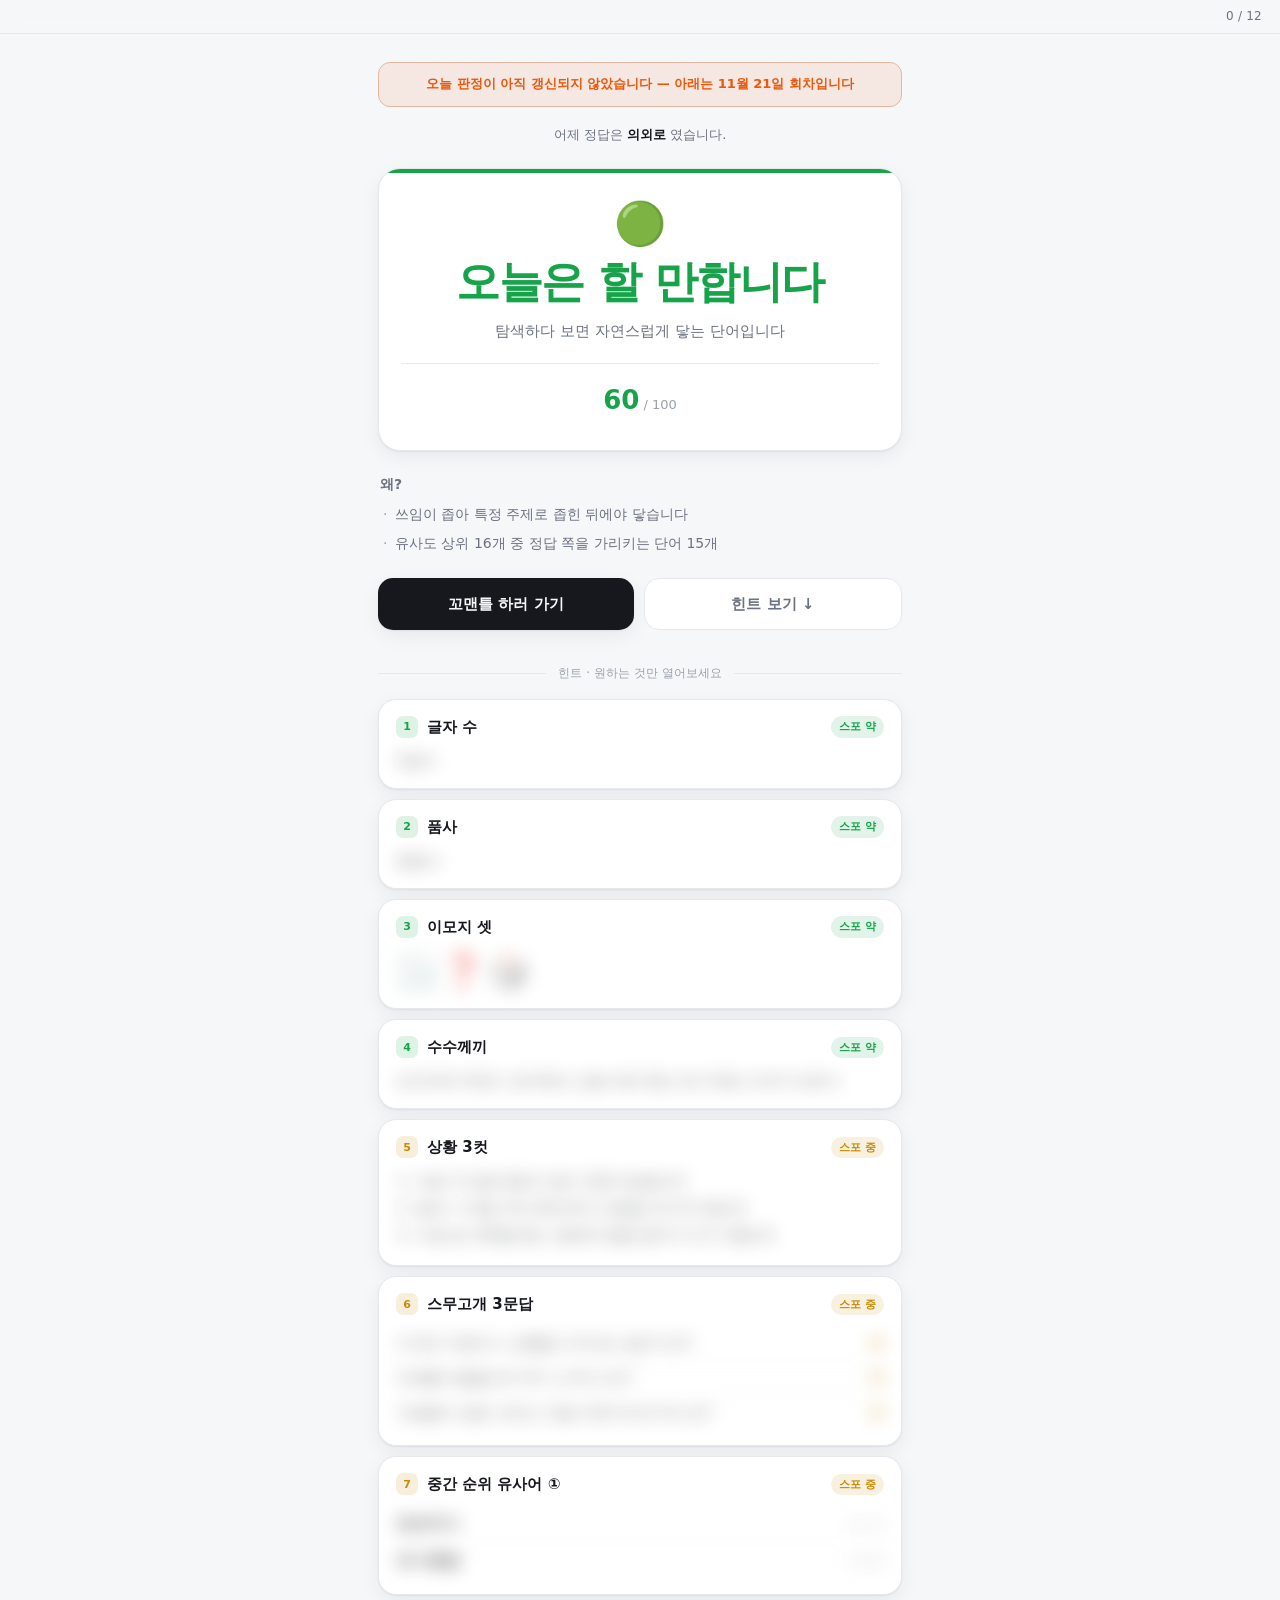
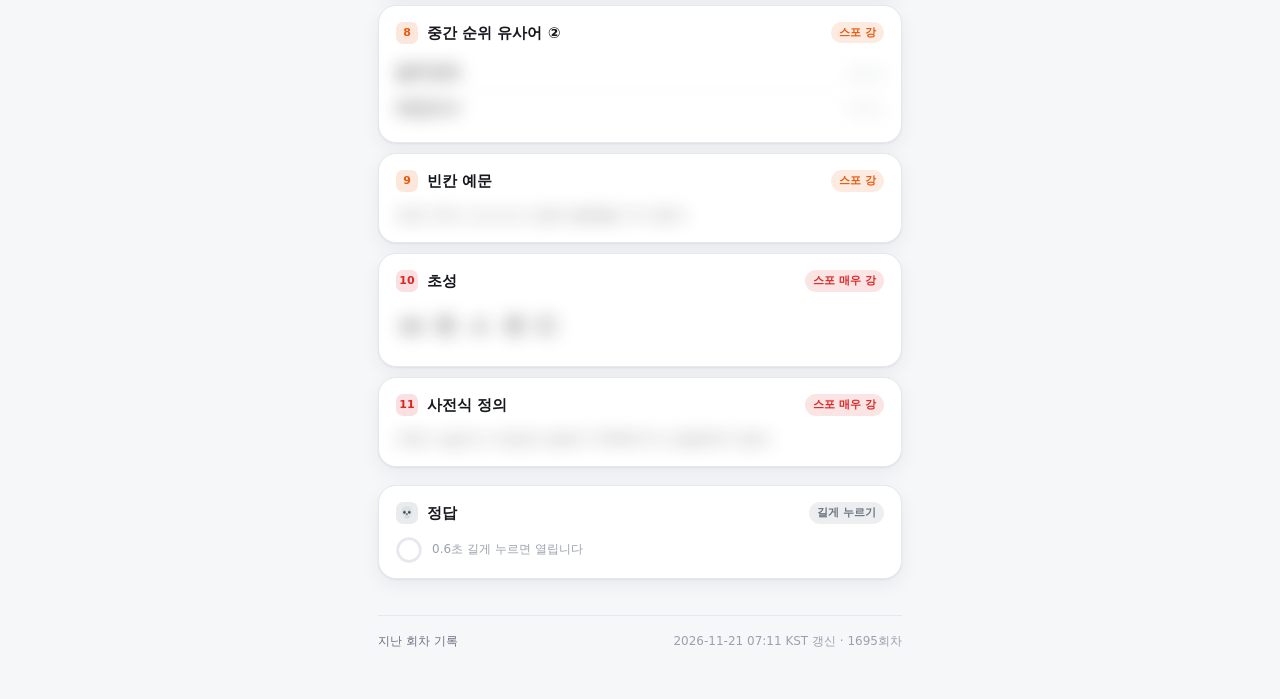
==== docs/index.html @ d904985d "build: 2026-11-21 [skip ci]" ====
<!doctype html>
<html lang="ko">
<head>
<meta charset="utf-8">
<meta name="viewport" content="width=device-width, initial-scale=1, viewport-fit=cover">
<title>꼬맨틀 1695 · 오늘은 할 만합니다</title>
<meta name="description" content="오늘 꼬맨틀이 풀 만한 문제인지 판정하고, 원하는 만큼만 열어보는 힌트를 준다.">
<meta property="og:type" content="website">
<meta property="og:title" content="꼬맨틀 1695 · 오늘은 할 만합니다">
<meta property="og:description" content="난이도 판정과 힌트 12장">
<meta property="og:url" content="https://skycastle0616.github.io/KkoMenTle/">
<meta name="theme-color" content="#11131a">
<link rel="stylesheet" href="style.css?d=1695">
<script>document.documentElement.className += " js";</script>
</head>
<body data-puzzle="1695" data-total="12" data-grade="green"
      data-date="2026-11-21">

<div class="progress" id="progress">
  <div class="progress-fill" id="progress-fill"></div>
  <div class="progress-text"><span id="progress-count">0</span> / 12</div>
</div>

<main>

  <p class="stale" id="stale" hidden>
    오늘 판정이 아직 갱신되지 않았습니다 — 아래는 11월 21일 회차입니다
  </p>

  <p class="yesterday">
    어제 정답은 <b>의외로</b> 였습니다.
  </p>

  <section class="hero hero-green">
    <div class="hero-badge">🟢</div>
    <h1 class="hero-headline">오늘은 할 만합니다</h1>
    <p class="hero-sub">탐색하다 보면 자연스럽게 닿는 단어입니다</p>
    <div class="hero-score"><b>60</b><span>/ 100</span></div>
  </section>

  <section class="why reveal">
    <h2>왜?</h2>
    <ul>
      <li>쓰임이 좁아 특정 주제로 좁힌 뒤에야 닿습니다</li><li>유사도 상위 16개 중 정답 쪽을 가리키는 단어 15개</li>
    </ul>
  </section>

  <div class="actions reveal">
    <a class="btn btn-primary" href="https://semantle-ko.newsjel.ly/" target="_blank" rel="noopener">꼬맨틀 하러 가기</a>
    <a class="btn btn-ghost" href="#hints">힌트 보기 ↓</a>
  </div>

  <div class="rule" id="hints"><span>힌트 · 원하는 것만 열어보세요</span></div>

  
  <article class="card sp-green reveal"
           id="card-length" data-card="length" tabindex="0" role="button"
           aria-expanded="false" aria-label="글자 수 힌트 열기">
    <header class="card-head">
      <span class="card-n">1</span>
      <span class="card-title">글자 수</span>
      <span class="card-spoiler">스포 약</span>
    </header>

    
    <div class="card-body">
      
        <p class="c-text">5글자</p>
      
    </div>
    
  </article>
  
  <article class="card sp-green reveal"
           id="card-pos" data-card="pos" tabindex="0" role="button"
           aria-expanded="false" aria-label="품사 힌트 열기">
    <header class="card-head">
      <span class="card-n">2</span>
      <span class="card-title">품사</span>
      <span class="card-spoiler">스포 약</span>
    </header>

    
    <div class="card-body">
      
        <p class="c-text">형용사</p>
      
    </div>
    
  </article>
  
  <article class="card sp-green reveal"
           id="card-emoji" data-card="emoji" tabindex="0" role="button"
           aria-expanded="false" aria-label="이모지 셋 힌트 열기">
    <header class="card-head">
      <span class="card-n">3</span>
      <span class="card-title">이모지 셋</span>
      <span class="card-spoiler">스포 약</span>
    </header>

    
    <div class="card-body">
      
        <p class="c-emoji">🌫️❓🎲</p>
      
    </div>
    
  </article>
  
  <article class="card sp-green reveal"
           id="card-riddle" data-card="riddle" tabindex="0" role="button"
           aria-expanded="false" aria-label="수수께끼 힌트 열기">
    <header class="card-head">
      <span class="card-n">4</span>
      <span class="card-title">수수께끼</span>
      <span class="card-spoiler">스포 약</span>
    </header>

    
    <div class="card-body">
      
        <p class="c-text">손바닥에 쥐었다 생각해도 손을 펴면 항상 공기처럼 사라져 버린다.</p>
      
    </div>
    
  </article>
  
  <article class="card sp-yellow reveal"
           id="card-scenes" data-card="scenes" tabindex="0" role="button"
           aria-expanded="false" aria-label="상황 3컷 힌트 열기">
    <header class="card-head">
      <span class="card-n">5</span>
      <span class="card-title">상황 3컷</span>
      <span class="card-spoiler">스포 중</span>
    </header>

    
    <div class="card-body">
      
        <ol class="c-list"><li>내일 우산을 챙길지 말지 한참 망설일 때</li><li>발표 시각을 계속 확인하며 손끝을 만지작거릴 때</li><li>다음 달 계획을 묻는 질문에 말을 끝까지 잇지 못할 때</li></ol>
      
    </div>
    
  </article>
  
  <article class="card sp-yellow reveal"
           id="card-akinator" data-card="akinator" tabindex="0" role="button"
           aria-expanded="false" aria-label="스무고개 3문답 힌트 열기">
    <header class="card-head">
      <span class="card-n">6</span>
      <span class="card-title">스무고개 3문답</span>
      <span class="card-spoiler">스포 중</span>
    </header>

    
    <div class="card-body">
      
        <ul class="c-qa"><li><span class="q">이것은 마음이나 상황을 나타내는 말인가요?</span><span class="a">예</span></li><li><span class="q">미래를 떠올릴 때 자주 느껴지나요?</span><span class="a">예</span></li><li><span class="q">사람들이 결정 내리는 것을 머뭇거리게 하나요?</span><span class="a">예</span></li></ul>
      
    </div>
    
  </article>
  
  <article class="card sp-yellow reveal"
           id="card-soft" data-card="soft" tabindex="0" role="button"
           aria-expanded="false" aria-label="중간 순위 유사어 ① 힌트 열기">
    <header class="card-head">
      <span class="card-n">7</span>
      <span class="card-title">중간 순위 유사어 ①</span>
      <span class="card-spoiler">스포 중</span>
    </header>

    
    <div class="card-body">
      
        <ul class="c-words"><li><b>명료하다</b><span>32.76</span></li><li><b>판가름할</b><span>31.88</span></li></ul>
      
    </div>
    
  </article>
  
  <article class="card sp-orange reveal"
           id="card-hard" data-card="hard" tabindex="0" role="button"
           aria-expanded="false" aria-label="중간 순위 유사어 ② 힌트 열기">
    <header class="card-head">
      <span class="card-n">8</span>
      <span class="card-title">중간 순위 유사어 ②</span>
      <span class="card-spoiler">스포 강</span>
    </header>

    
    <div class="card-body">
      
        <ul class="c-words"><li><b>불투명해</b><span>39.95</span></li><li><b>해명되어</b><span>36.91</span></li></ul>
      
    </div>
    
  </article>
  
  <article class="card sp-orange reveal"
           id="card-cloze" data-card="cloze" tabindex="0" role="button"
           aria-expanded="false" aria-label="빈칸 예문 힌트 열기">
    <header class="card-head">
      <span class="card-n">9</span>
      <span class="card-title">빈칸 예문</span>
      <span class="card-spoiler">스포 강</span>
    </header>

    
    <div class="card-body">
      
        <p class="c-text">모든 것이 ○○○○○ 쉽게 결정할 수가 없다.</p>
      
    </div>
    
  </article>
  
  <article class="card sp-red reveal"
           id="card-chosung" data-card="chosung" tabindex="0" role="button"
           aria-expanded="false" aria-label="초성 힌트 열기">
    <header class="card-head">
      <span class="card-n">10</span>
      <span class="card-title">초성</span>
      <span class="card-spoiler">스포 매우 강</span>
    </header>

    
    <div class="card-body">
      
        <p class="c-big">ㅂㅎㅅㅎㄷ</p>
      
    </div>
    
  </article>
  
  <article class="card sp-red reveal"
           id="card-definition" data-card="definition" tabindex="0" role="button"
           aria-expanded="false" aria-label="사전식 정의 힌트 열기">
    <header class="card-head">
      <span class="card-n">11</span>
      <span class="card-title">사전식 정의</span>
      <span class="card-spoiler">스포 매우 강</span>
    </header>

    
    <div class="card-body">
      
        <p class="c-text">어떤 사실이나 대상의 상태가 뚜렷하거나 일정하지 않다.</p>
      
    </div>
    
  </article>
  

  <article class="card card-answer sp-skull reveal" id="card-answer"
           data-answer="67aI7ZmV7Iuk7ZWY64uk" data-len="5"
           tabindex="0" role="button" aria-expanded="false" aria-label="정답 열기">
    <header class="card-head">
      <span class="card-n">💀</span>
      <span class="card-title">정답</span>
      <span class="card-spoiler">길게 누르기</span>
    </header>
    <div class="answer-press">
      <svg class="ring" viewBox="0 0 48 48" aria-hidden="true">
        <circle class="ring-bg" cx="24" cy="24" r="21"></circle>
        <circle class="ring-fill" cx="24" cy="24" r="21"></circle>
      </svg>
      <span class="answer-hint">0.6초 길게 누르면 열립니다</span>
    </div>
    <div class="answer-shell"><div class="answer-inner"><p class="c-big" id="answer-text"></p></div></div>
  </article>

  <footer>
    <a href="archive.html?d=1695">지난 회차 기록</a>
    <span>2026-11-21 07:11 KST 갱신 · 1695회차</span>
  </footer>

</main>

<script src="app.js?d=1695"></script>
</body>
</html>
---- docs/style.css ----
/* 꼬맨틀 알리미 — 모바일(카톡 인앱 브라우저) 우선 */

:root {
  --bg: #f6f7f9;
  --surface: #ffffff;
  --line: #e6e8ed;
  --ink: #16181d;
  --ink-dim: #6b7280;
  --ink-faint: #9aa1ac;
  --shadow: 0 1px 2px rgba(16, 20, 30, .06), 0 6px 20px rgba(16, 20, 30, .06);
  --shadow-press: 0 1px 2px rgba(16, 20, 30, .08);

  --green: #16a34a;
  --yellow: #ca8a04;
  --orange: #ea580c;
  --red: #dc2626;
  --skull: #6b7280;

  --ease: cubic-bezier(.2, .9, .3, 1);
}

@media (prefers-color-scheme: dark) {
  :root {
    --bg: #0d0f14;
    --surface: #171a21;
    --line: #262b35;
    --ink: #eef0f4;
    --ink-dim: #99a1ae;
    --ink-faint: #6b7280;
    --shadow: 0 1px 2px rgba(0, 0, 0, .4), 0 6px 20px rgba(0, 0, 0, .35);
    --shadow-press: 0 1px 2px rgba(0, 0, 0, .5);

    --green: #4ade80;
    --yellow: #facc15;
    --orange: #fb923c;
    --red: #f87171;
    --skull: #9aa1ac;
  }
}

* { box-sizing: border-box; }

html { -webkit-text-size-adjust: 100%; }

body {
  margin: 0;
  min-height: 100dvh;
  background: var(--bg);
  color: var(--ink);
  font-family: -apple-system, BlinkMacSystemFont, "Apple SD Gothic Neo", "Pretendard",
               "Noto Sans KR", "Malgun Gothic", system-ui, sans-serif;
  line-height: 1.6;
  -webkit-tap-highlight-color: transparent;
}

main {
  max-width: 560px;
  margin: 0 auto;
  padding: 14px 18px calc(48px + env(safe-area-inset-bottom));
}

/* ---------------------------------------------------------------- 진행 바 */

.progress {
  position: sticky;
  top: 0;
  z-index: 20;
  height: 34px;
  display: flex;
  align-items: center;
  justify-content: flex-end;
  padding: 0 18px;
  background: color-mix(in srgb, var(--bg) 88%, transparent);
  backdrop-filter: saturate(1.4) blur(8px);
  border-bottom: 1px solid var(--line);
}

.progress-fill {
  position: absolute;
  inset: 0 auto 0 0;
  width: var(--p, 0%);
  background: var(--pcolor, var(--green));
  opacity: .16;
  transition: width .35s var(--ease), background .35s linear;
}

.progress-text {
  position: relative;
  font-size: 12px;
  font-variant-numeric: tabular-nums;
  color: var(--ink-dim);
  letter-spacing: .02em;
}

/* ---------------------------------------------------------------- 갱신 실패 */

.stale {
  margin: 14px 0 0;
  padding: 11px 14px;
  border-radius: 12px;
  border: 1px solid color-mix(in srgb, var(--orange) 35%, var(--line));
  background: color-mix(in srgb, var(--orange) 10%, transparent);
  color: var(--orange);
  font-size: 13px;
  font-weight: 600;
  text-align: center;
  word-break: keep-all;
}

.stale[hidden] { display: none; }

/* ---------------------------------------------------------------- 헤더 */

.yesterday {
  margin: 18px 0 22px;
  text-align: center;
  font-size: 13px;
  color: var(--ink-dim);
}

.yesterday b { color: var(--ink); font-weight: 600; }

/* ---------------------------------------------------------------- 판정 */

.hero {
  position: relative;
  border-radius: 22px;
  padding: 34px 22px 28px;
  background: var(--surface);
  border: 1px solid var(--line);
  box-shadow: var(--shadow);
  text-align: center;
  overflow: hidden;
}

.hero::before {
  content: "";
  position: absolute;
  inset: 0 0 auto 0;
  height: 4px;
  background: var(--accent);
}

.hero-green  { --accent: var(--green); }
.hero-yellow { --accent: var(--yellow); }
.hero-orange { --accent: var(--orange); }
.hero-red    { --accent: var(--red); }

.hero-badge { font-size: 42px; line-height: 1; margin-bottom: 12px; }

.hero-headline {
  margin: 0;
  font-size: clamp(30px, 9.5vw, 44px);
  font-weight: 800;
  letter-spacing: -.035em;
  line-height: 1.15;
  color: var(--accent);
  word-break: keep-all;
}

.hero-sub {
  margin: 12px 0 0;
  font-size: 15px;
  color: var(--ink-dim);
  word-break: keep-all;
}

.hero-score {
  margin-top: 20px;
  padding-top: 16px;
  border-top: 1px solid var(--line);
  font-variant-numeric: tabular-nums;
}

.hero-score b { font-size: 26px; font-weight: 800; color: var(--accent); }
.hero-score span { font-size: 13px; color: var(--ink-faint); margin-left: 4px; }

/* ---------------------------------------------------------------- 근거 */

.why { margin: 22px 2px 0; }

.why h2 {
  margin: 0 0 8px;
  font-size: 14px;
  font-weight: 700;
  color: var(--ink-dim);
}

.why ul { margin: 0; padding: 0; list-style: none; }

.why li {
  position: relative;
  padding-left: 15px;
  font-size: 14px;
  color: var(--ink-dim);
  margin-bottom: 6px;
  word-break: keep-all;
}

.why li::before {
  content: "·";
  position: absolute;
  left: 3px;
  color: var(--ink-faint);
}

/* ---------------------------------------------------------------- 버튼 */

.actions { display: flex; gap: 10px; margin: 24px 0 34px; }

.btn {
  flex: 1;
  display: flex;
  align-items: center;
  justify-content: center;
  min-height: 52px;
  border-radius: 15px;
  font-size: 15px;
  font-weight: 700;
  text-decoration: none;
  transition: transform .14s var(--ease), box-shadow .14s var(--ease);
}

.btn:active { transform: scale(.965); box-shadow: var(--shadow-press); }

.btn-primary { background: var(--ink); color: var(--bg); box-shadow: var(--shadow); }

.btn-ghost {
  background: var(--surface);
  color: var(--ink-dim);
  border: 1px solid var(--line);
}

/* ---------------------------------------------------------------- 구분선 */

.rule {
  display: flex;
  align-items: center;
  gap: 12px;
  margin: 0 0 16px;
  color: var(--ink-faint);
  font-size: 12px;
  scroll-margin-top: 44px;
}

.rule::before, .rule::after {
  content: "";
  flex: 1;
  height: 1px;
  background: var(--line);
}

/* ---------------------------------------------------------------- 카드 */

.card {
  margin-bottom: 10px;
  border-radius: 18px;
  background: var(--surface);
  border: 1px solid var(--line);
  box-shadow: var(--shadow);
  padding: 15px 17px;
  cursor: pointer;
  transition: transform .14s var(--ease), box-shadow .14s var(--ease),
              border-color .2s linear;
  outline: none;
}

.card[data-card]:active, .card-answer:active { transform: scale(.965); box-shadow: var(--shadow-press); }
.card:focus-visible { border-color: var(--sp); }

.sp-green  { --sp: var(--green); }
.sp-yellow { --sp: var(--yellow); }
.sp-orange { --sp: var(--orange); }
.sp-red    { --sp: var(--red); }
.sp-skull  { --sp: var(--skull); }

.card.open { border-color: color-mix(in srgb, var(--sp) 45%, var(--line)); }

.card-head { display: flex; align-items: center; gap: 9px; }

.card-n {
  flex: none;
  width: 22px;
  height: 22px;
  border-radius: 7px;
  display: grid;
  place-items: center;
  font-size: 11px;
  font-weight: 700;
  color: var(--sp);
  background: color-mix(in srgb, var(--sp) 14%, transparent);
}

.card-title { flex: 1; font-size: 15px; font-weight: 700; }

.card-spoiler {
  flex: none;
  font-size: 11px;
  font-weight: 600;
  color: var(--sp);
  padding: 2px 8px;
  border-radius: 999px;
  background: color-mix(in srgb, var(--sp) 12%, transparent);
}

/* 잠금은 블러. 내용은 처음부터 자리를 차지하고 있어서 열어도 높이가 튀지 않는다. */
.card-body {
  margin-top: 10px;
  filter: blur(9px);
  opacity: .55;
  user-select: none;
  -webkit-user-select: none;
  pointer-events: none;
  transition: filter .3s var(--ease), opacity .3s var(--ease);
}

.card.open .card-body {
  filter: blur(0px);
  opacity: 1;
  pointer-events: auto;
  user-select: text;
  -webkit-user-select: text;
}

.card-dead { cursor: default; opacity: .5; }
.card-dead .card-body { filter: none; opacity: 1; }
.card-dead .card-body .c-text { color: var(--ink-faint); font-size: 13px; }

.c-text { margin: 0; font-size: 15px; word-break: keep-all; }
.c-emoji { margin: 0; font-size: 34px; letter-spacing: .1em; line-height: 1.3; }

.c-big {
  margin: 0;
  font-size: 30px;
  font-weight: 800;
  letter-spacing: .14em;
}

.c-list { margin: 0; padding-left: 20px; font-size: 15px; }
.c-list li { margin-bottom: 3px; word-break: keep-all; }

.c-qa { margin: 0; padding: 0; list-style: none; font-size: 15px; }

.c-qa li {
  display: flex;
  gap: 10px;
  align-items: baseline;
  padding: 5px 0;
  border-bottom: 1px solid var(--line);
}

.c-qa li:last-child { border-bottom: 0; }
.c-qa .q { flex: 1; word-break: keep-all; }
.c-qa .a { flex: none; font-weight: 700; color: var(--sp); }

.c-words { margin: 0; padding: 0; list-style: none; }

.c-words li {
  display: flex;
  justify-content: space-between;
  align-items: baseline;
  padding: 5px 0;
  border-bottom: 1px solid var(--line);
}

.c-words li:last-child { border-bottom: 0; }
.c-words b { font-size: 16px; font-weight: 700; }
.c-words span { font-size: 13px; color: var(--ink-faint); font-variant-numeric: tabular-nums; }

/* ---------------------------------------------------------------- 정답 */

.card-answer { margin-top: 18px; }

.answer-press {
  display: flex;
  align-items: center;
  gap: 10px;
  margin-top: 12px;
  color: var(--ink-faint);
  font-size: 12px;
}

.ring { width: 26px; height: 26px; flex: none; transform: rotate(-90deg); }
.ring-bg, .ring-fill { fill: none; stroke-width: 5; }
.ring-bg { stroke: var(--line); }

.ring-fill {
  stroke: var(--skull);
  stroke-linecap: round;
  stroke-dasharray: 132;
  stroke-dashoffset: calc(132 - 132 * var(--hold, 0));
  transition: stroke-dashoffset .06s linear;
}

/* 정답만은 열기 전까지 DOM 에 없다. 0fr → 1fr 로 높이 계산 없이 펼친다. */
.answer-shell {
  display: grid;
  grid-template-rows: 0fr;
  transition: grid-template-rows .34s var(--ease);
}

.card-answer.open .answer-shell { grid-template-rows: 1fr; }
.answer-inner { overflow: hidden; }
.card-answer.open .answer-inner { padding-top: 12px; }
.card-answer.open .answer-press { display: none; }

/* ---------------------------------------------------------------- 등장 */

.js .reveal {
  opacity: 0;
  transform: translateY(10px);
}

.reveal {
  transition: opacity .42s var(--ease), transform .42s var(--ease);
  transition-delay: var(--delay, 0ms);
}

.reveal.shown { opacity: 1; transform: none; }

/* ---------------------------------------------------------------- 기록 */

footer {
  margin-top: 36px;
  padding-top: 16px;
  border-top: 1px solid var(--line);
  display: flex;
  justify-content: space-between;
  align-items: center;
  gap: 10px;
  font-size: 12px;
  color: var(--ink-faint);
}

footer a { color: var(--ink-dim); text-decoration: none; }
footer a:active { opacity: .6; }

.page-archive main { padding-top: 24px; }

.archive {
  width: 100%;
  border-collapse: collapse;
  font-size: 14px;
}

.archive th {
  text-align: left;
  font-size: 11px;
  font-weight: 600;
  color: var(--ink-faint);
  padding: 0 0 8px;
  border-bottom: 1px solid var(--line);
}

.archive td { padding: 11px 0; border-bottom: 1px solid var(--line); }
.archive .a-id, .archive .a-date { color: var(--ink-faint); font-variant-numeric: tabular-nums; }
.archive .a-word { font-weight: 700; }
.archive .a-score { text-align: right; font-variant-numeric: tabular-nums; }
.archive .a-score b { color: var(--sp); font-size: 15px; }
.archive .a-score small { color: var(--ink-faint); font-size: 10px; }

.archive-note {
  margin-top: 18px;
  font-size: 12px;
  color: var(--ink-faint);
  word-break: keep-all;
}

/* ---------------------------------------------------------------- 접근성 */

@media (prefers-reduced-motion: reduce) {
  * { transition-duration: .01ms !important; animation-duration: .01ms !important; }
  .js .reveal { opacity: 1; transform: none; }
}
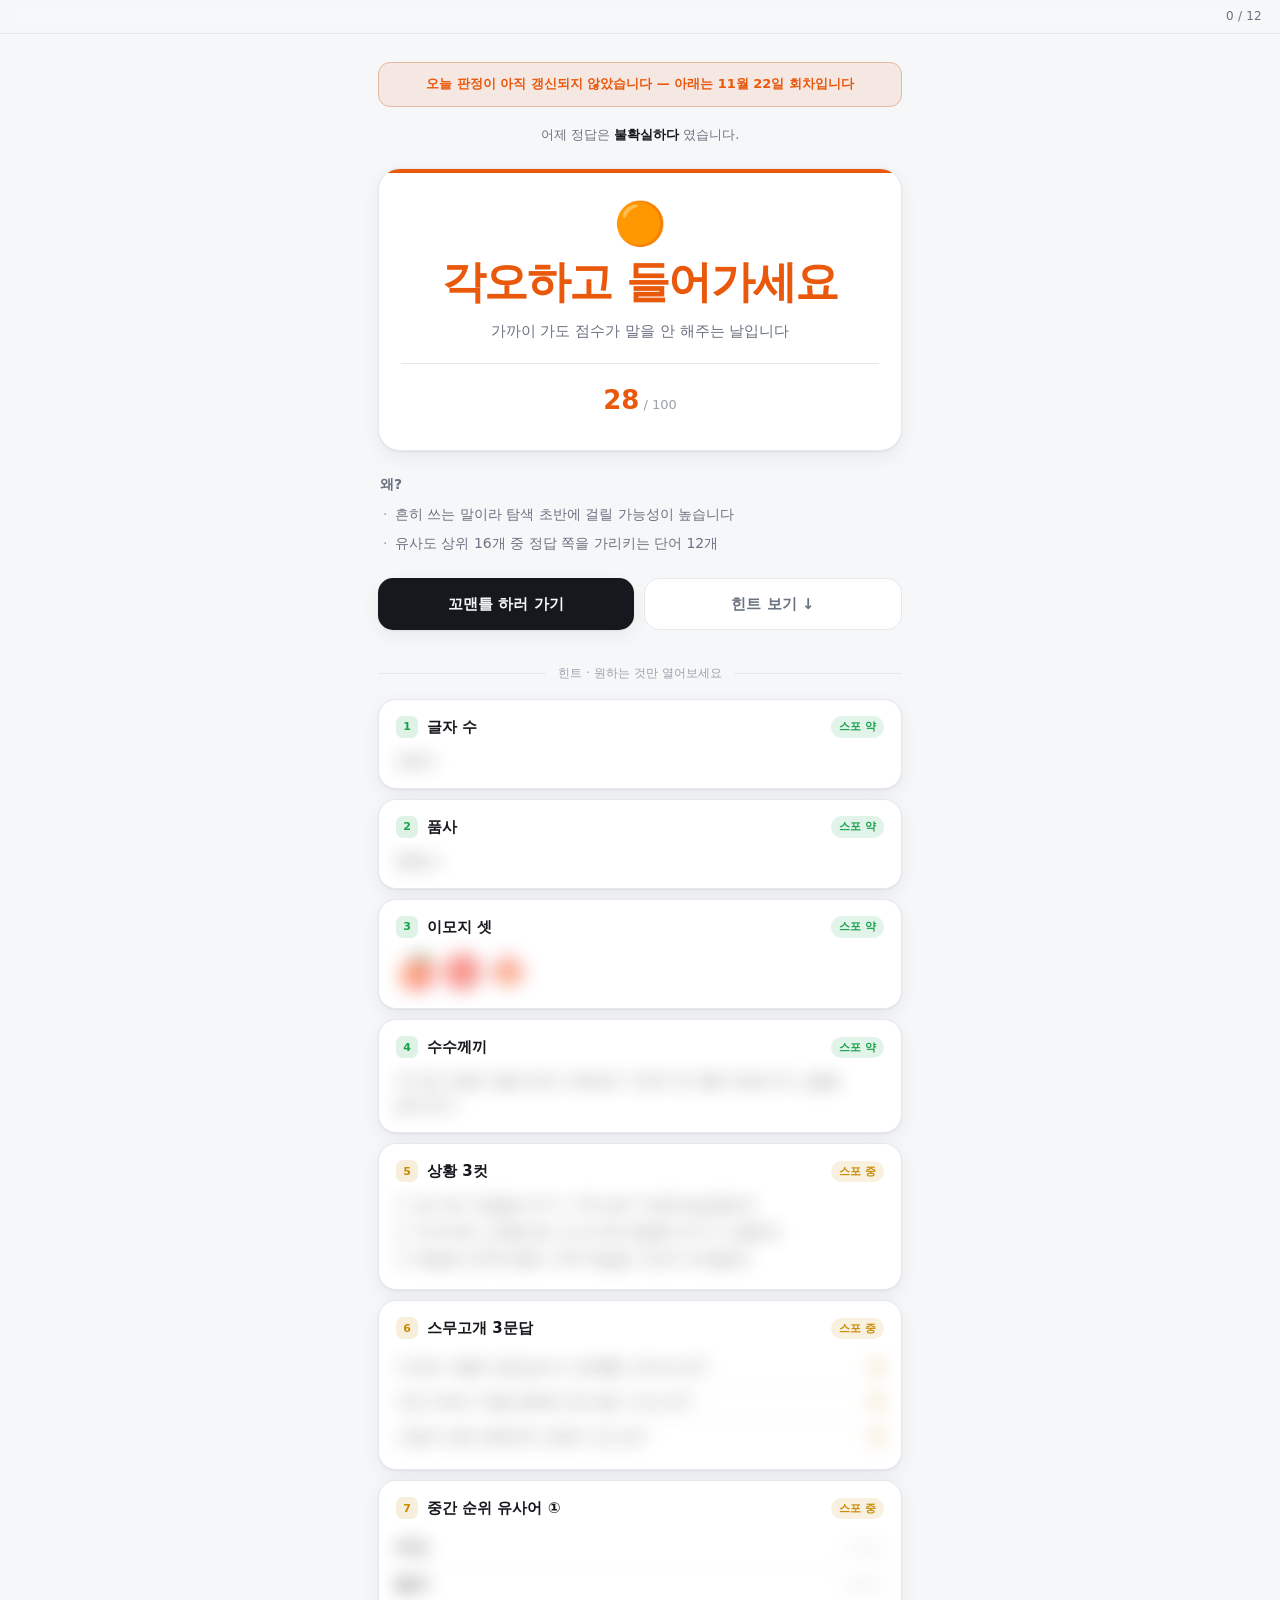
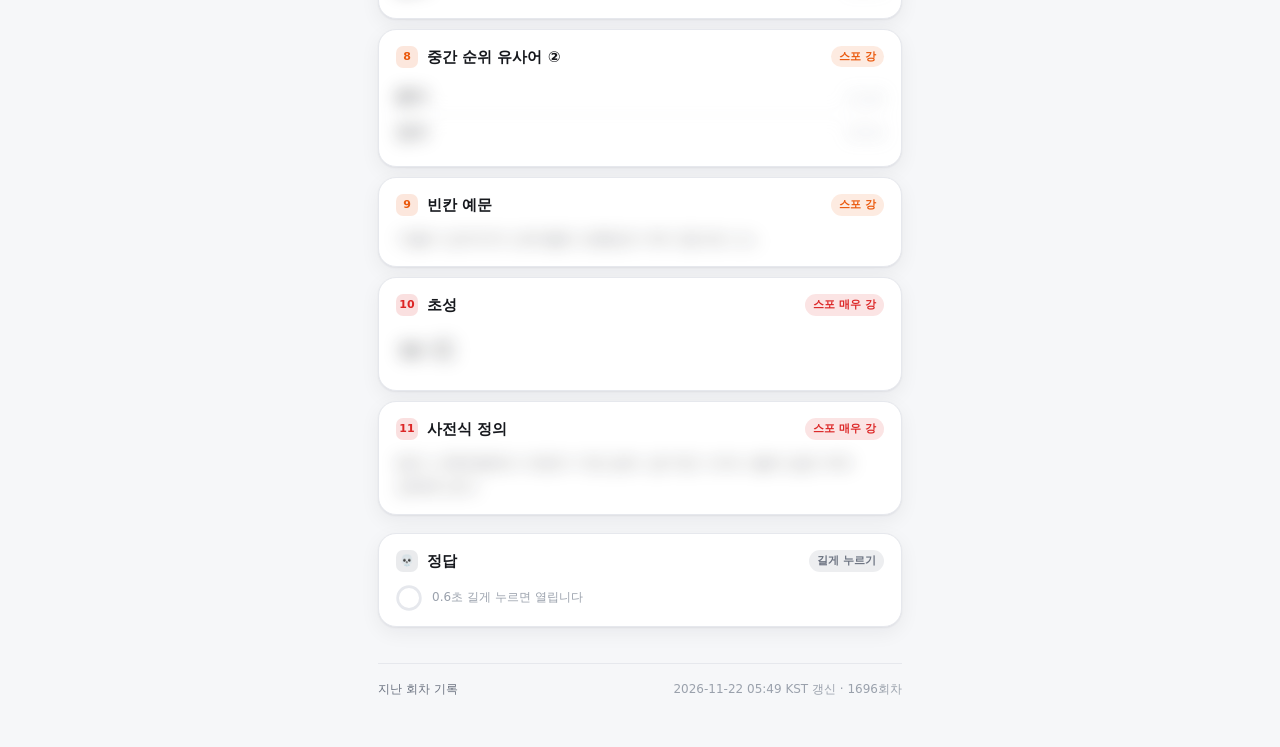
==== commit 879ee234: "build: 2026-11-22 [skip ci]" ====
--- a/docs/index.html
+++ b/docs/index.html
@@ -3,18 +3,18 @@
 <head>
 <meta charset="utf-8">
 <meta name="viewport" content="width=device-width, initial-scale=1, viewport-fit=cover">
-<title>꼬맨틀 1695 · 오늘은 할 만합니다</title>
+<title>꼬맨틀 1696 · 각오하고 들어가세요</title>
 <meta name="description" content="오늘 꼬맨틀이 풀 만한 문제인지 판정하고, 원하는 만큼만 열어보는 힌트를 준다.">
 <meta property="og:type" content="website">
-<meta property="og:title" content="꼬맨틀 1695 · 오늘은 할 만합니다">
+<meta property="og:title" content="꼬맨틀 1696 · 각오하고 들어가세요">
 <meta property="og:description" content="난이도 판정과 힌트 12장">
 <meta property="og:url" content="https://skycastle0616.github.io/KkoMenTle/">
 <meta name="theme-color" content="#11131a">
-<link rel="stylesheet" href="style.css?d=1695">
+<link rel="stylesheet" href="style.css?d=1696">
 <script>document.documentElement.className += " js";</script>
 </head>
-<body data-puzzle="1695" data-total="12" data-grade="green"
-      data-date="2026-11-21">
+<body data-puzzle="1696" data-total="12" data-grade="orange"
+      data-date="2026-11-22">
 
 <div class="progress" id="progress">
   <div class="progress-fill" id="progress-fill"></div>
@@ -24,24 +24,24 @@
 <main>
 
   <p class="stale" id="stale" hidden>
-    오늘 판정이 아직 갱신되지 않았습니다 — 아래는 11월 21일 회차입니다
+    오늘 판정이 아직 갱신되지 않았습니다 — 아래는 11월 22일 회차입니다
   </p>
 
   <p class="yesterday">
-    어제 정답은 <b>의외로</b> 였습니다.
+    어제 정답은 <b>불확실하다</b> 였습니다.
   </p>
 
-  <section class="hero hero-green">
-    <div class="hero-badge">🟢</div>
-    <h1 class="hero-headline">오늘은 할 만합니다</h1>
-    <p class="hero-sub">탐색하다 보면 자연스럽게 닿는 단어입니다</p>
-    <div class="hero-score"><b>60</b><span>/ 100</span></div>
+  <section class="hero hero-orange">
+    <div class="hero-badge">🟠</div>
+    <h1 class="hero-headline">각오하고 들어가세요</h1>
+    <p class="hero-sub">가까이 가도 점수가 말을 안 해주는 날입니다</p>
+    <div class="hero-score"><b>28</b><span>/ 100</span></div>
   </section>
 
   <section class="why reveal">
     <h2>왜?</h2>
     <ul>
-      <li>쓰임이 좁아 특정 주제로 좁힌 뒤에야 닿습니다</li><li>유사도 상위 16개 중 정답 쪽을 가리키는 단어 15개</li>
+      <li>흔히 쓰는 말이라 탐색 초반에 걸릴 가능성이 높습니다</li><li>유사도 상위 16개 중 정답 쪽을 가리키는 단어 12개</li>
     </ul>
   </section>
 
@@ -65,7 +65,7 @@
     
     <div class="card-body">
       
-        <p class="c-text">5글자</p>
+        <p class="c-text">2글자</p>
       
     </div>
     
@@ -101,7 +101,7 @@
     
     <div class="card-body">
       
-        <p class="c-emoji">🌫️❓🎲</p>
+        <p class="c-emoji">🍎🔴🍁</p>
       
     </div>
     
@@ -119,7 +119,7 @@
     
     <div class="card-body">
       
-        <p class="c-text">손바닥에 쥐었다 생각해도 손을 펴면 항상 공기처럼 사라져 버린다.</p>
+        <p class="c-text">차가운 바람이 불어오면 나뭇잎은 가만히 온기를 머금은 채 노을을 닮아간다.</p>
       
     </div>
     
@@ -137,7 +137,7 @@
     
     <div class="card-body">
       
-        <ol class="c-list"><li>내일 우산을 챙길지 말지 한참 망설일 때</li><li>발표 시각을 계속 확인하며 손끝을 만지작거릴 때</li><li>다음 달 계획을 묻는 질문에 말을 끝까지 잇지 못할 때</li></ol>
+        <ol class="c-list"><li>잘 익은 과일을 바구니 가득 담아 마당에 놓았을 때</li><li>부끄러운 소문을 듣고 순식간에 얼굴에 온기가 감돌 때</li><li>해질녘 언덕에 올라 서쪽 하늘을 가만히 바라볼 때</li></ol>
       
     </div>
     
@@ -155,7 +155,7 @@
     
     <div class="card-body">
       
-        <ul class="c-qa"><li><span class="q">이것은 마음이나 상황을 나타내는 말인가요?</span><span class="a">예</span></li><li><span class="q">미래를 떠올릴 때 자주 느껴지나요?</span><span class="a">예</span></li><li><span class="q">사람들이 결정 내리는 것을 머뭇거리게 하나요?</span><span class="a">예</span></li></ul>
+        <ul class="c-qa"><li><span class="q">이것은 사물의 겉모습이나 상태를 나타내나요?</span><span class="a">예</span></li><li><span class="q">자연 속에서 계절 변화에 따라 볼 수 있나요?</span><span class="a">예</span></li><li><span class="q">사람의 감정 변화와도 관련이 있나요?</span><span class="a">예</span></li></ul>
       
     </div>
     
@@ -173,7 +173,7 @@
     
     <div class="card-body">
       
-        <ul class="c-words"><li><b>명료하다</b><span>32.76</span></li><li><b>판가름할</b><span>31.88</span></li></ul>
+        <ul class="c-words"><li><b>허연</b><span>47.52</span></li><li><b>빨개</b><span>46.55</span></li></ul>
       
     </div>
     
@@ -191,7 +191,7 @@
     
     <div class="card-body">
       
-        <ul class="c-words"><li><b>불투명해</b><span>39.95</span></li><li><b>해명되어</b><span>36.91</span></li></ul>
+        <ul class="c-words"><li><b>붉어</b><span>53.08</span></li><li><b>장끼</b><span>49.69</span></li></ul>
       
     </div>
     
@@ -209,7 +209,7 @@
     
     <div class="card-body">
       
-        <p class="c-text">모든 것이 ○○○○○ 쉽게 결정할 수가 없다.</p>
+        <p class="c-text">가을이 깊어지자 산에 물든 단풍잎의 색이 참으로 ○○.</p>
       
     </div>
     
@@ -227,7 +227,7 @@
     
     <div class="card-body">
       
-        <p class="c-big">ㅂㅎㅅㅎㄷ</p>
+        <p class="c-big">ㅂㄷ</p>
       
     </div>
     
@@ -245,7 +245,7 @@
     
     <div class="card-body">
       
-        <p class="c-text">어떤 사실이나 대상의 상태가 뚜렷하거나 일정하지 않다.</p>
+        <p class="c-text">빛의 스펙트럼에서 파장이 가장 길며, 잘 익은 사과나 불과 같은 색의 상태에 있다.</p>
       
     </div>
     
@@ -253,7 +253,7 @@
   
 
   <article class="card card-answer sp-skull reveal" id="card-answer"
-           data-answer="67aI7ZmV7Iuk7ZWY64uk" data-len="5"
+           data-answer="67aJ64uk" data-len="2"
            tabindex="0" role="button" aria-expanded="false" aria-label="정답 열기">
     <header class="card-head">
       <span class="card-n">💀</span>
@@ -271,12 +271,12 @@
   </article>
 
   <footer>
-    <a href="archive.html?d=1695">지난 회차 기록</a>
-    <span>2026-11-21 07:11 KST 갱신 · 1695회차</span>
+    <a href="archive.html?d=1696">지난 회차 기록</a>
+    <span>2026-11-22 05:49 KST 갱신 · 1696회차</span>
   </footer>
 
 </main>
 
-<script src="app.js?d=1695"></script>
+<script src="app.js?d=1696"></script>
 </body>
 </html>
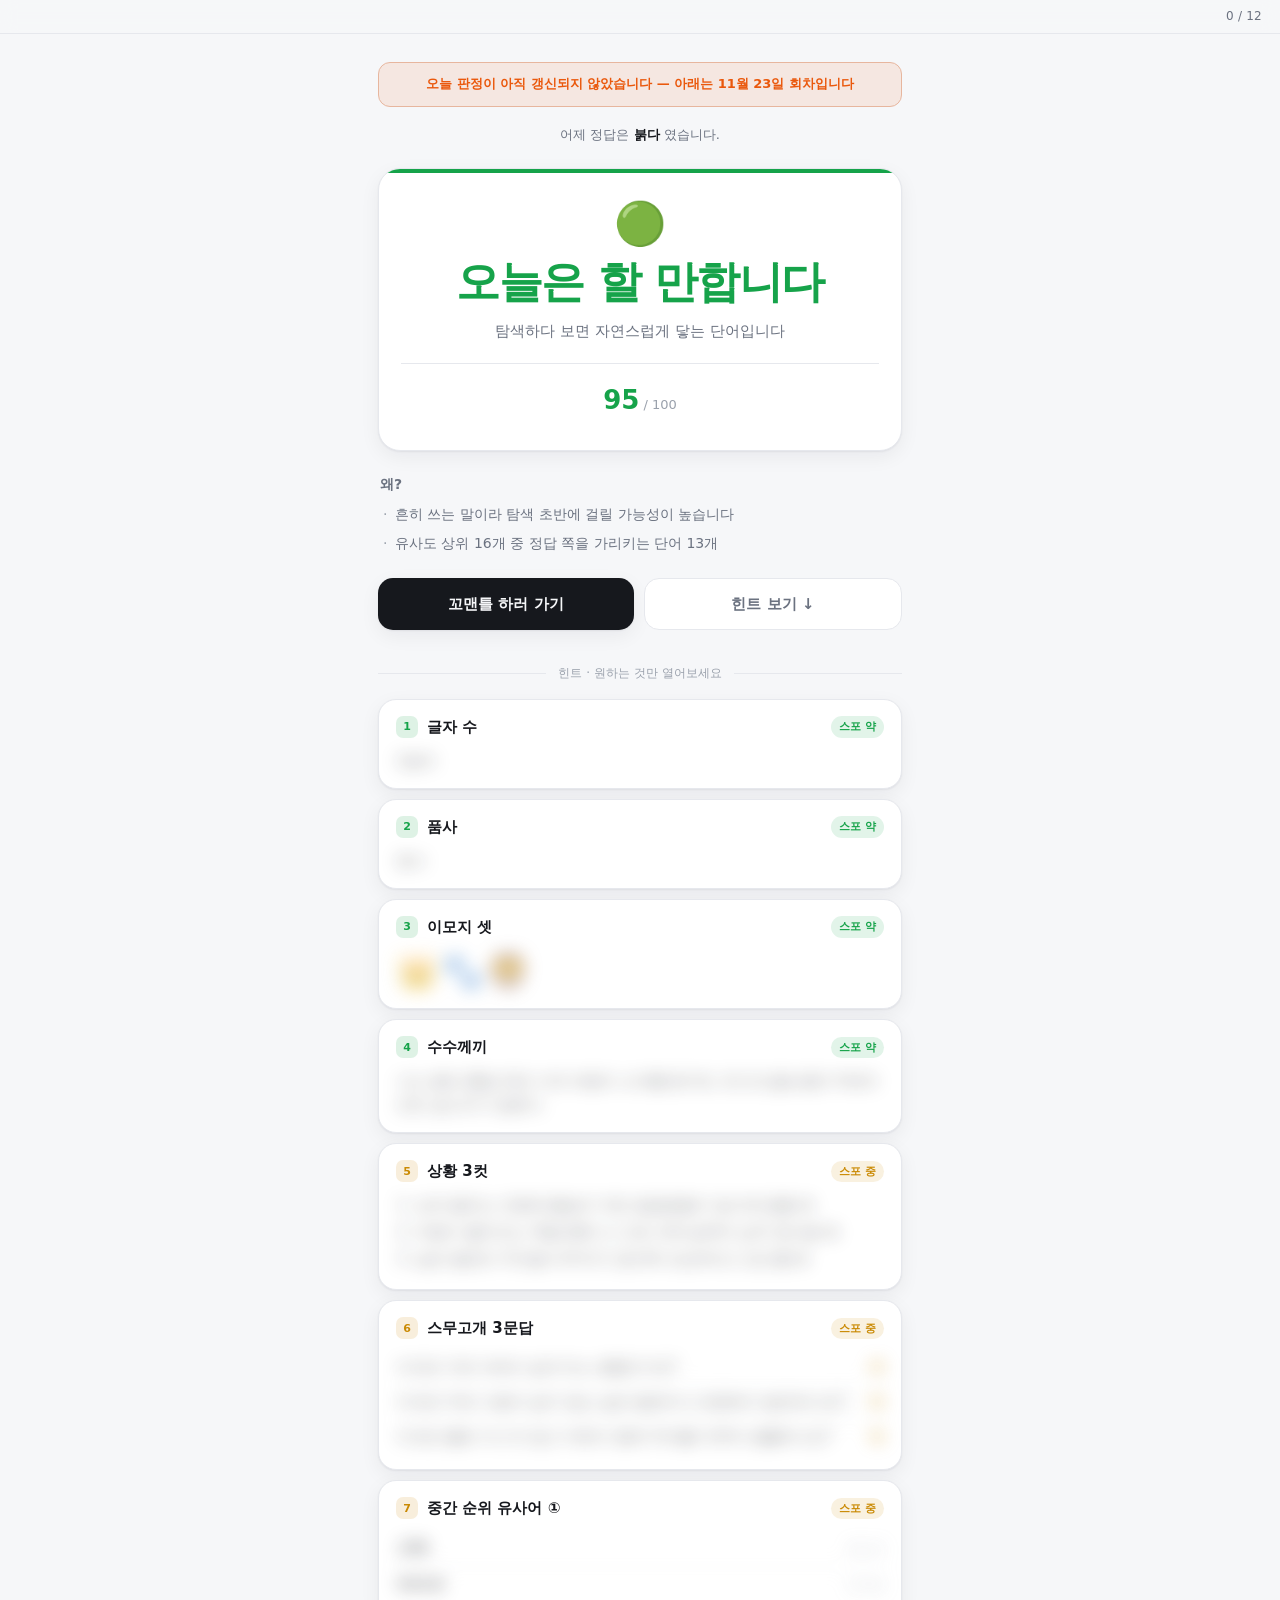
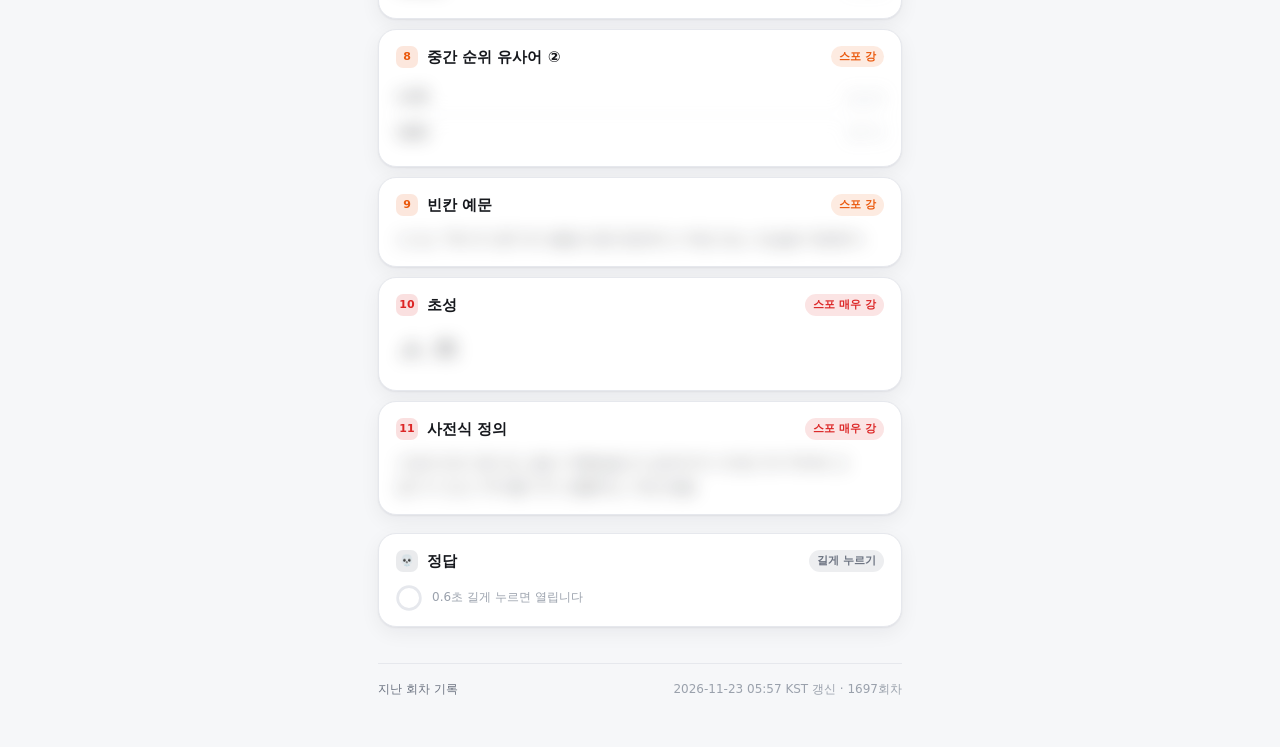
==== commit 4cbeb934: "build: 2026-11-23 [skip ci]" ====
--- a/docs/index.html
+++ b/docs/index.html
@@ -3,18 +3,18 @@
 <head>
 <meta charset="utf-8">
 <meta name="viewport" content="width=device-width, initial-scale=1, viewport-fit=cover">
-<title>꼬맨틀 1696 · 각오하고 들어가세요</title>
+<title>꼬맨틀 1697 · 오늘은 할 만합니다</title>
 <meta name="description" content="오늘 꼬맨틀이 풀 만한 문제인지 판정하고, 원하는 만큼만 열어보는 힌트를 준다.">
 <meta property="og:type" content="website">
-<meta property="og:title" content="꼬맨틀 1696 · 각오하고 들어가세요">
+<meta property="og:title" content="꼬맨틀 1697 · 오늘은 할 만합니다">
 <meta property="og:description" content="난이도 판정과 힌트 12장">
 <meta property="og:url" content="https://skycastle0616.github.io/KkoMenTle/">
 <meta name="theme-color" content="#11131a">
-<link rel="stylesheet" href="style.css?d=1696">
+<link rel="stylesheet" href="style.css?d=1697">
 <script>document.documentElement.className += " js";</script>
 </head>
-<body data-puzzle="1696" data-total="12" data-grade="orange"
-      data-date="2026-11-22">
+<body data-puzzle="1697" data-total="12" data-grade="green"
+      data-date="2026-11-23">
 
 <div class="progress" id="progress">
   <div class="progress-fill" id="progress-fill"></div>
@@ -24,24 +24,24 @@
 <main>
 
   <p class="stale" id="stale" hidden>
-    오늘 판정이 아직 갱신되지 않았습니다 — 아래는 11월 22일 회차입니다
+    오늘 판정이 아직 갱신되지 않았습니다 — 아래는 11월 23일 회차입니다
   </p>
 
   <p class="yesterday">
-    어제 정답은 <b>불확실하다</b> 였습니다.
+    어제 정답은 <b>붉다</b> 였습니다.
   </p>
 
-  <section class="hero hero-orange">
-    <div class="hero-badge">🟠</div>
-    <h1 class="hero-headline">각오하고 들어가세요</h1>
-    <p class="hero-sub">가까이 가도 점수가 말을 안 해주는 날입니다</p>
-    <div class="hero-score"><b>28</b><span>/ 100</span></div>
+  <section class="hero hero-green">
+    <div class="hero-badge">🟢</div>
+    <h1 class="hero-headline">오늘은 할 만합니다</h1>
+    <p class="hero-sub">탐색하다 보면 자연스럽게 닿는 단어입니다</p>
+    <div class="hero-score"><b>95</b><span>/ 100</span></div>
   </section>
 
   <section class="why reveal">
     <h2>왜?</h2>
     <ul>
-      <li>흔히 쓰는 말이라 탐색 초반에 걸릴 가능성이 높습니다</li><li>유사도 상위 16개 중 정답 쪽을 가리키는 단어 12개</li>
+      <li>흔히 쓰는 말이라 탐색 초반에 걸릴 가능성이 높습니다</li><li>유사도 상위 16개 중 정답 쪽을 가리키는 단어 13개</li>
     </ul>
   </section>
 
@@ -83,7 +83,7 @@
     
     <div class="card-body">
       
-        <p class="c-text">형용사</p>
+        <p class="c-text">명사</p>
       
     </div>
     
@@ -101,7 +101,7 @@
     
     <div class="card-body">
       
-        <p class="c-emoji">🍎🔴🍁</p>
+        <p class="c-emoji">👑🐾🦁</p>
       
     </div>
     
@@ -119,7 +119,7 @@
     
     <div class="card-body">
       
-        <p class="c-text">차가운 바람이 불어오면 나뭇잎은 가만히 온기를 머금은 채 노을을 닮아간다.</p>
+        <p class="c-text">나는 붉은 흙밭 위에 누워 바람의 소리를 듣지만, 한 번 입을 열면 주변의 모든 숨소리가 멈춘다.</p>
       
     </div>
     
@@ -137,7 +137,7 @@
     
     <div class="card-body">
       
-        <ol class="c-list"><li>잘 익은 과일을 바구니 가득 담아 마당에 놓았을 때</li><li>부끄러운 소문을 듣고 순식간에 얼굴에 온기가 감돌 때</li><li>해질녘 언덕에 올라 서쪽 하늘을 가만히 바라볼 때</li></ol>
+        <ol class="c-list"><li>낮게 울리는 진동에 풀숲의 작은 발걸음들이 일시에 멈출 때</li><li>바람이 불어오는 쪽을 향해 긴 긴장 속에 숨죽여 납작 엎드릴 때</li><li>넓은 들판의 주인을 마주치지 않도록 조심하라고 경고할 때</li></ol>
       
     </div>
     
@@ -155,7 +155,7 @@
     
     <div class="card-body">
       
-        <ul class="c-qa"><li><span class="q">이것은 사물의 겉모습이나 상태를 나타내나요?</span><span class="a">예</span></li><li><span class="q">자연 속에서 계절 변화에 따라 볼 수 있나요?</span><span class="a">예</span></li><li><span class="q">사람의 감정 변화와도 관련이 있나요?</span><span class="a">예</span></li></ul>
+        <ul class="c-qa"><li><span class="q">이것은 자연 속에서 살아가는 생물인가요?</span><span class="a">예</span></li><li><span class="q">이것은 주로 사람이 살지 않는 넓은 들판이나 초원에서 발견되나요?</span><span class="a">예</span></li><li><span class="q">이것은 홀로 다니지 않고 여럿이 함께 무리를 이루며 생활하나요?</span><span class="a">예</span></li></ul>
       
     </div>
     
@@ -173,7 +173,7 @@
     
     <div class="card-body">
       
-        <ul class="c-words"><li><b>허연</b><span>47.52</span></li><li><b>빨개</b><span>46.55</span></li></ul>
+        <ul class="c-words"><li><b>고래</b><span>36.10</span></li><li><b>까마귀</b><span>35.09</span></li></ul>
       
     </div>
     
@@ -191,7 +191,7 @@
     
     <div class="card-body">
       
-        <ul class="c-words"><li><b>붉어</b><span>53.08</span></li><li><b>장끼</b><span>49.69</span></li></ul>
+        <ul class="c-words"><li><b>나귀</b><span>40.59</span></li><li><b>낙타</b><span>38.70</span></li></ul>
       
     </div>
     
@@ -209,7 +209,7 @@
     
     <div class="card-body">
       
-        <p class="c-text">가을이 깊어지자 산에 물든 단풍잎의 색이 참으로 ○○.</p>
+        <p class="c-text">○○는 &#39;백수의 왕&#39;이라 불릴 만큼 웅장하고 위엄 있는 모습을 자랑한다.</p>
       
     </div>
     
@@ -227,7 +227,7 @@
     
     <div class="card-body">
       
-        <p class="c-big">ㅂㄷ</p>
+        <p class="c-big">ㅅㅈ</p>
       
     </div>
     
@@ -245,7 +245,7 @@
     
     <div class="card-body">
       
-        <p class="c-text">빛의 스펙트럼에서 파장이 가장 길며, 잘 익은 사과나 불과 같은 색의 상태에 있다.</p>
+        <p class="c-text">고양이과의 맹수로, 털은 주황빛을 띤 갈색이며 수컷은 목 주위에 긴 갈기가 있고 무리를 지어 생활하는 야생 동물.</p>
       
     </div>
     
@@ -253,7 +253,7 @@
   
 
   <article class="card card-answer sp-skull reveal" id="card-answer"
-           data-answer="67aJ64uk" data-len="2"
+           data-answer="7IKs7J6Q" data-len="2"
            tabindex="0" role="button" aria-expanded="false" aria-label="정답 열기">
     <header class="card-head">
       <span class="card-n">💀</span>
@@ -271,12 +271,12 @@
   </article>
 
   <footer>
-    <a href="archive.html?d=1696">지난 회차 기록</a>
-    <span>2026-11-22 05:49 KST 갱신 · 1696회차</span>
+    <a href="archive.html?d=1697">지난 회차 기록</a>
+    <span>2026-11-23 05:57 KST 갱신 · 1697회차</span>
   </footer>
 
 </main>
 
-<script src="app.js?d=1696"></script>
+<script src="app.js?d=1697"></script>
 </body>
 </html>
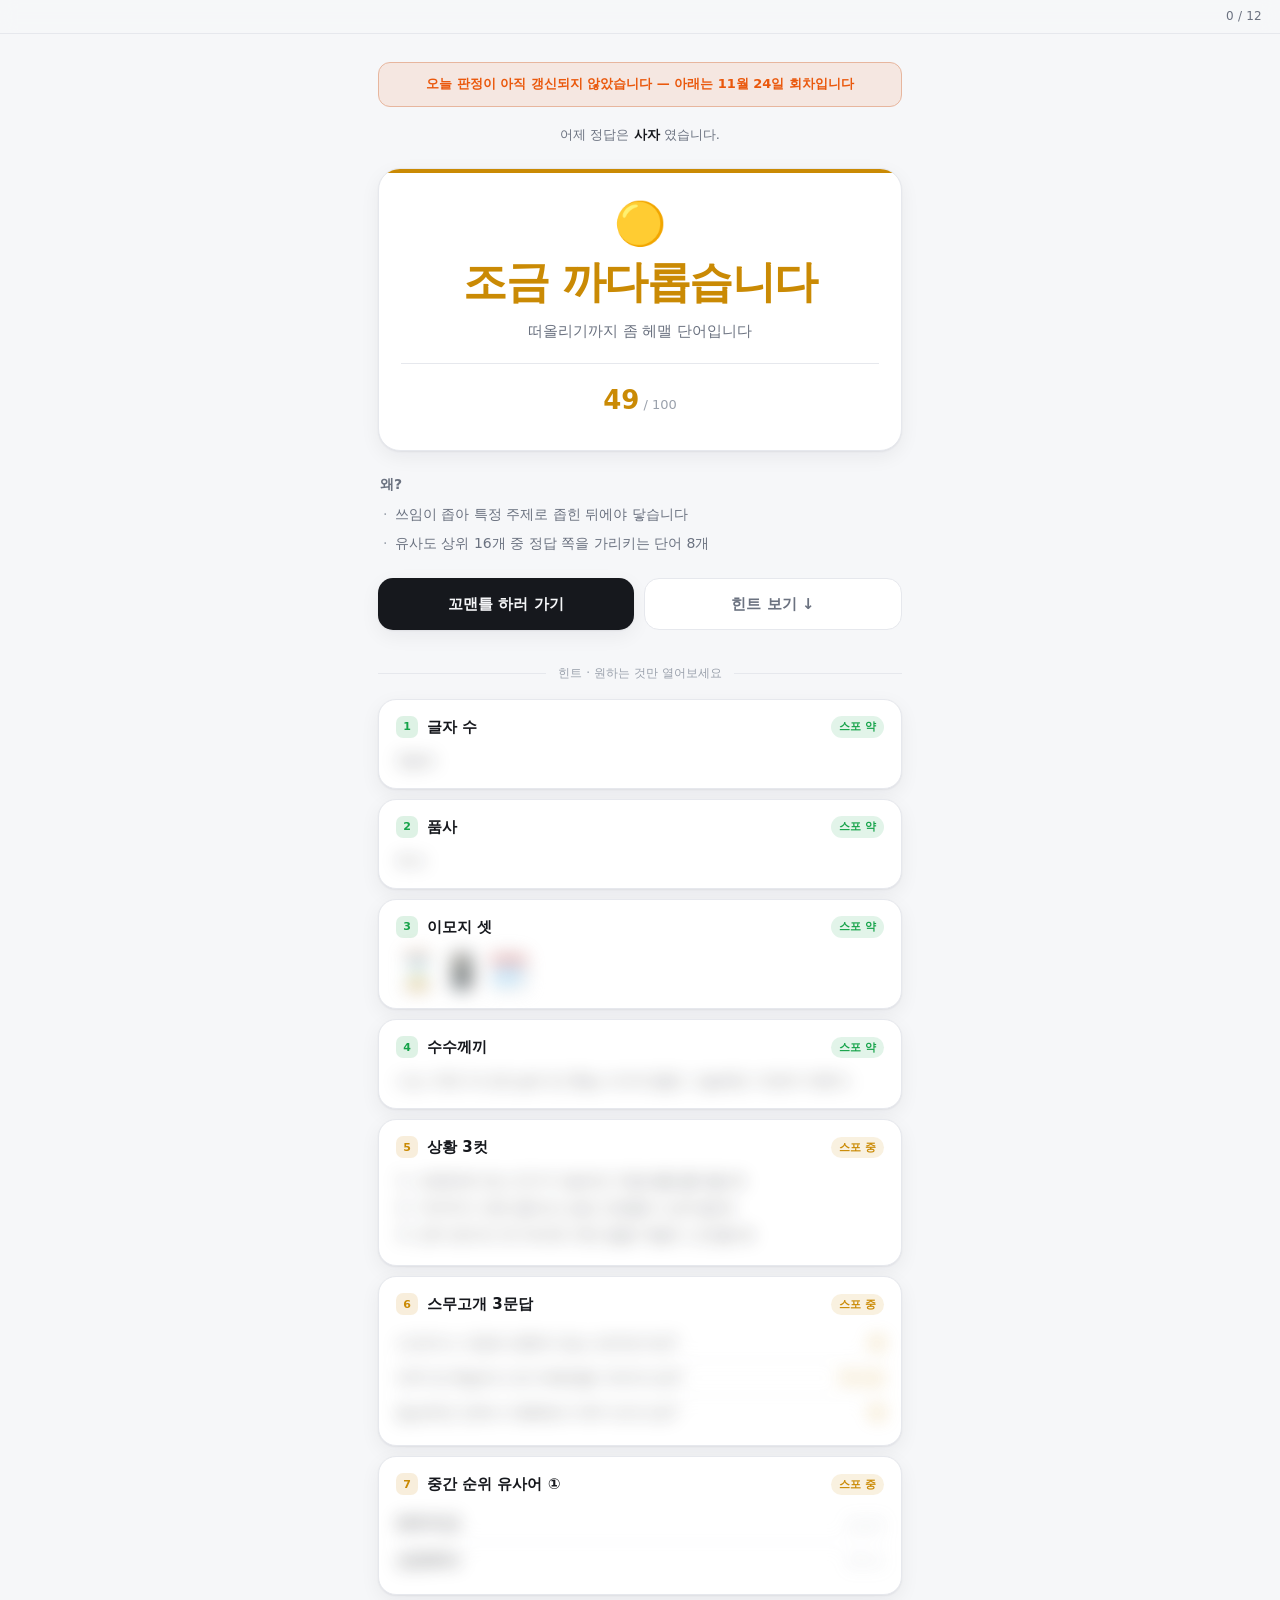
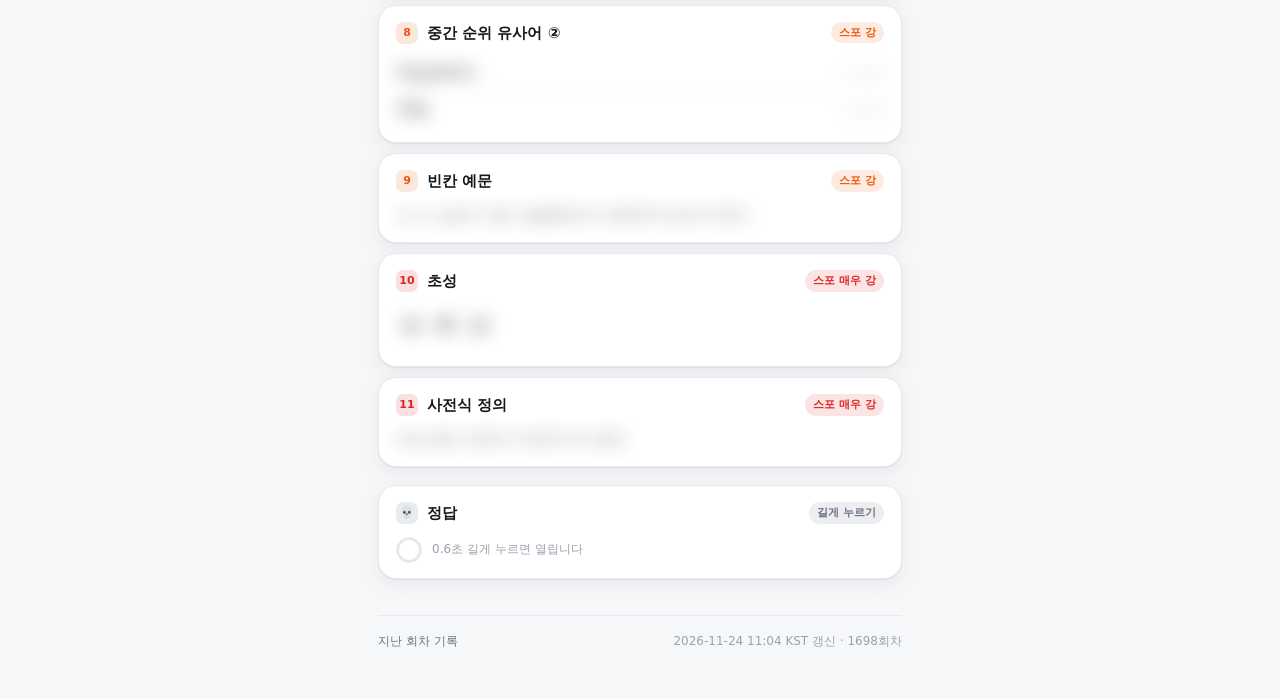
==== commit c2665da6: "build: 2026-11-24 [skip ci]" ====
--- a/docs/index.html
+++ b/docs/index.html
@@ -3,18 +3,18 @@
 <head>
 <meta charset="utf-8">
 <meta name="viewport" content="width=device-width, initial-scale=1, viewport-fit=cover">
-<title>꼬맨틀 1697 · 오늘은 할 만합니다</title>
+<title>꼬맨틀 1698 · 조금 까다롭습니다</title>
 <meta name="description" content="오늘 꼬맨틀이 풀 만한 문제인지 판정하고, 원하는 만큼만 열어보는 힌트를 준다.">
 <meta property="og:type" content="website">
-<meta property="og:title" content="꼬맨틀 1697 · 오늘은 할 만합니다">
+<meta property="og:title" content="꼬맨틀 1698 · 조금 까다롭습니다">
 <meta property="og:description" content="난이도 판정과 힌트 12장">
 <meta property="og:url" content="https://skycastle0616.github.io/KkoMenTle/">
 <meta name="theme-color" content="#11131a">
-<link rel="stylesheet" href="style.css?d=1697">
+<link rel="stylesheet" href="style.css?d=1698">
 <script>document.documentElement.className += " js";</script>
 </head>
-<body data-puzzle="1697" data-total="12" data-grade="green"
-      data-date="2026-11-23">
+<body data-puzzle="1698" data-total="12" data-grade="yellow"
+      data-date="2026-11-24">
 
 <div class="progress" id="progress">
   <div class="progress-fill" id="progress-fill"></div>
@@ -24,24 +24,24 @@
 <main>
 
   <p class="stale" id="stale" hidden>
-    오늘 판정이 아직 갱신되지 않았습니다 — 아래는 11월 23일 회차입니다
+    오늘 판정이 아직 갱신되지 않았습니다 — 아래는 11월 24일 회차입니다
   </p>
 
   <p class="yesterday">
-    어제 정답은 <b>붉다</b> 였습니다.
+    어제 정답은 <b>사자</b> 였습니다.
   </p>
 
-  <section class="hero hero-green">
-    <div class="hero-badge">🟢</div>
-    <h1 class="hero-headline">오늘은 할 만합니다</h1>
-    <p class="hero-sub">탐색하다 보면 자연스럽게 닿는 단어입니다</p>
-    <div class="hero-score"><b>95</b><span>/ 100</span></div>
+  <section class="hero hero-yellow">
+    <div class="hero-badge">🟡</div>
+    <h1 class="hero-headline">조금 까다롭습니다</h1>
+    <p class="hero-sub">떠올리기까지 좀 헤맬 단어입니다</p>
+    <div class="hero-score"><b>49</b><span>/ 100</span></div>
   </section>
 
   <section class="why reveal">
     <h2>왜?</h2>
     <ul>
-      <li>흔히 쓰는 말이라 탐색 초반에 걸릴 가능성이 높습니다</li><li>유사도 상위 16개 중 정답 쪽을 가리키는 단어 13개</li>
+      <li>쓰임이 좁아 특정 주제로 좁힌 뒤에야 닿습니다</li><li>유사도 상위 16개 중 정답 쪽을 가리키는 단어 8개</li>
     </ul>
   </section>
 
@@ -65,7 +65,7 @@
     
     <div class="card-body">
       
-        <p class="c-text">2글자</p>
+        <p class="c-text">3글자</p>
       
     </div>
     
@@ -83,7 +83,7 @@
     
     <div class="card-body">
       
-        <p class="c-text">명사</p>
+        <p class="c-text">부사</p>
       
     </div>
     
@@ -101,7 +101,7 @@
     
     <div class="card-body">
       
-        <p class="c-emoji">👑🐾🦁</p>
+        <p class="c-emoji">⌛📱🗓️</p>
       
     </div>
     
@@ -119,7 +119,7 @@
     
     <div class="card-body">
       
-        <p class="c-text">나는 붉은 흙밭 위에 누워 바람의 소리를 듣지만, 한 번 입을 열면 주변의 모든 숨소리가 멈춘다.</p>
+        <p class="c-text">나는 어제 지나온 날과 먼 훗날 사이의 짧은 그늘에만 가만히 머문다.</p>
       
     </div>
     
@@ -137,7 +137,7 @@
     
     <div class="card-body">
       
-        <ol class="c-list"><li>낮게 울리는 진동에 풀숲의 작은 발걸음들이 일시에 멈출 때</li><li>바람이 불어오는 쪽을 향해 긴 긴장 속에 숨죽여 납작 엎드릴 때</li><li>넓은 들판의 주인을 마주치지 않도록 조심하라고 경고할 때</li></ol>
+        <ol class="c-list"><li>오랜만에 만난 친구가 달라진 차림새를 훑어볼 때</li><li>거리마다 새로 들어선 상점 간판들이 눈에 띌 때</li><li>안부 편지의 첫 머리에 어떤 말을 적을지 고민할 때</li></ol>
       
     </div>
     
@@ -155,7 +155,7 @@
     
     <div class="card-body">
       
-        <ul class="c-qa"><li><span class="q">이것은 자연 속에서 살아가는 생물인가요?</span><span class="a">예</span></li><li><span class="q">이것은 주로 사람이 살지 않는 넓은 들판이나 초원에서 발견되나요?</span><span class="a">예</span></li><li><span class="q">이것은 홀로 다니지 않고 여럿이 함께 무리를 이루며 생활하나요?</span><span class="a">예</span></li></ul>
+        <ul class="c-qa"><li><span class="q">시간이나 시점과 관련이 있는 단어인가요?</span><span class="a">예</span></li><li><span class="q">아주 먼 옛날이나 먼 미래만을 가리키나요?</span><span class="a">아니오</span></li><li><span class="q">일상적인 안부나 대화에서 자주 쓰이나요?</span><span class="a">예</span></li></ul>
       
     </div>
     
@@ -173,7 +173,7 @@
     
     <div class="card-body">
       
-        <ul class="c-words"><li><b>고래</b><span>36.10</span></li><li><b>까마귀</b><span>35.09</span></li></ul>
+        <ul class="c-words"><li><b>좌우지간</b><span>32.55</span></li><li><b>산만하다</b><span>32.11</span></li></ul>
       
     </div>
     
@@ -191,7 +191,7 @@
     
     <div class="card-body">
       
-        <ul class="c-words"><li><b>나귀</b><span>40.59</span></li><li><b>낙타</b><span>38.70</span></li></ul>
+        <ul class="c-words"><li><b>뒤숭숭하다</b><span>35.35</span></li><li><b>연일</b><span>34.59</span></li></ul>
       
     </div>
     
@@ -209,7 +209,7 @@
     
     <div class="card-body">
       
-        <p class="c-text">○○는 &#39;백수의 왕&#39;이라 불릴 만큼 웅장하고 위엄 있는 모습을 자랑한다.</p>
+        <p class="c-text">○○○ 날씨가 많이 쌀쌀해져서 따뜻하게 입어야 한다.</p>
       
     </div>
     
@@ -227,7 +227,7 @@
     
     <div class="card-body">
       
-        <p class="c-big">ㅅㅈ</p>
+        <p class="c-big">ㅇㅈㅇ</p>
       
     </div>
     
@@ -245,7 +245,7 @@
     
     <div class="card-body">
       
-        <p class="c-text">고양이과의 맹수로, 털은 주황빛을 띤 갈색이며 수컷은 목 주위에 긴 갈기가 있고 무리를 지어 생활하는 야생 동물.</p>
+        <p class="c-text">바로 얼마 전부터 이제까지의 동안.</p>
       
     </div>
     
@@ -253,7 +253,7 @@
   
 
   <article class="card card-answer sp-skull reveal" id="card-answer"
-           data-answer="7IKs7J6Q" data-len="2"
+           data-answer="7JqU7KaI7J2M" data-len="3"
            tabindex="0" role="button" aria-expanded="false" aria-label="정답 열기">
     <header class="card-head">
       <span class="card-n">💀</span>
@@ -271,12 +271,12 @@
   </article>
 
   <footer>
-    <a href="archive.html?d=1697">지난 회차 기록</a>
-    <span>2026-11-23 05:57 KST 갱신 · 1697회차</span>
+    <a href="archive.html?d=1698">지난 회차 기록</a>
+    <span>2026-11-24 11:04 KST 갱신 · 1698회차</span>
   </footer>
 
 </main>
 
-<script src="app.js?d=1697"></script>
+<script src="app.js?d=1698"></script>
 </body>
 </html>
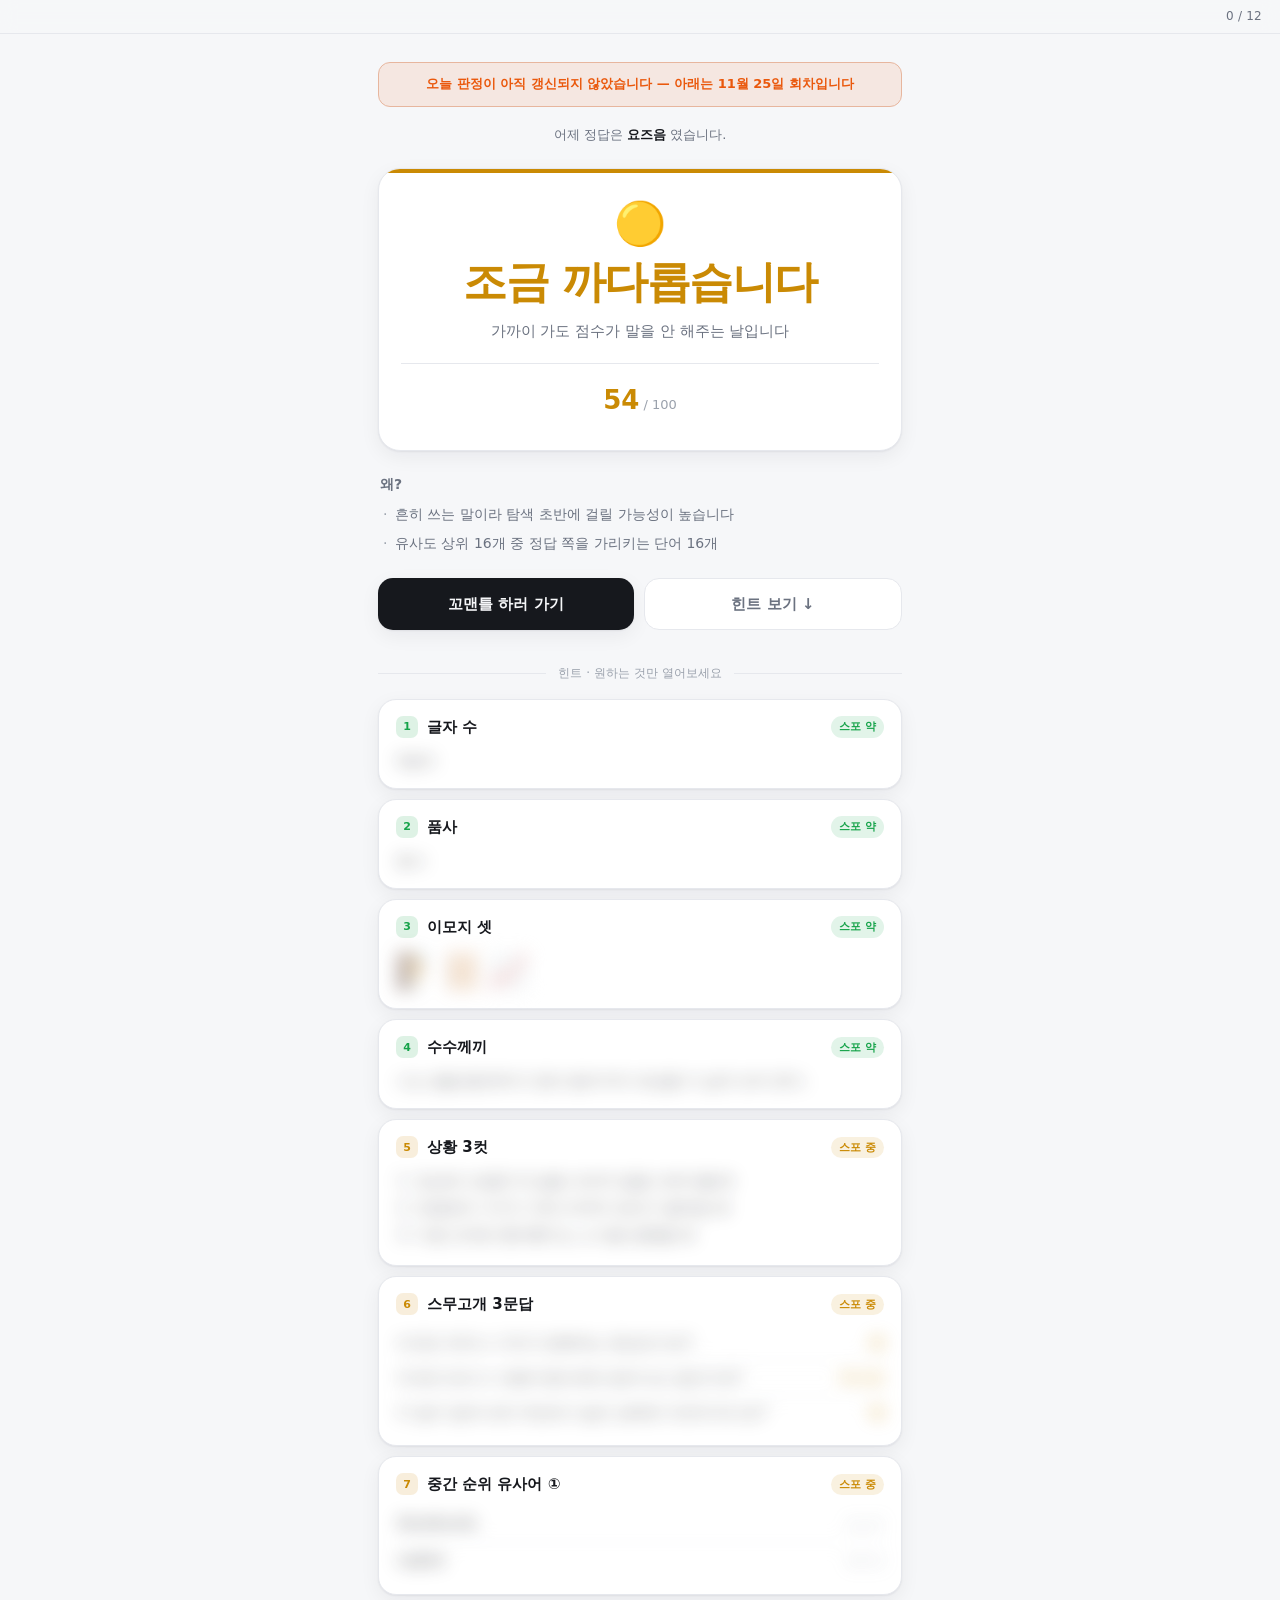
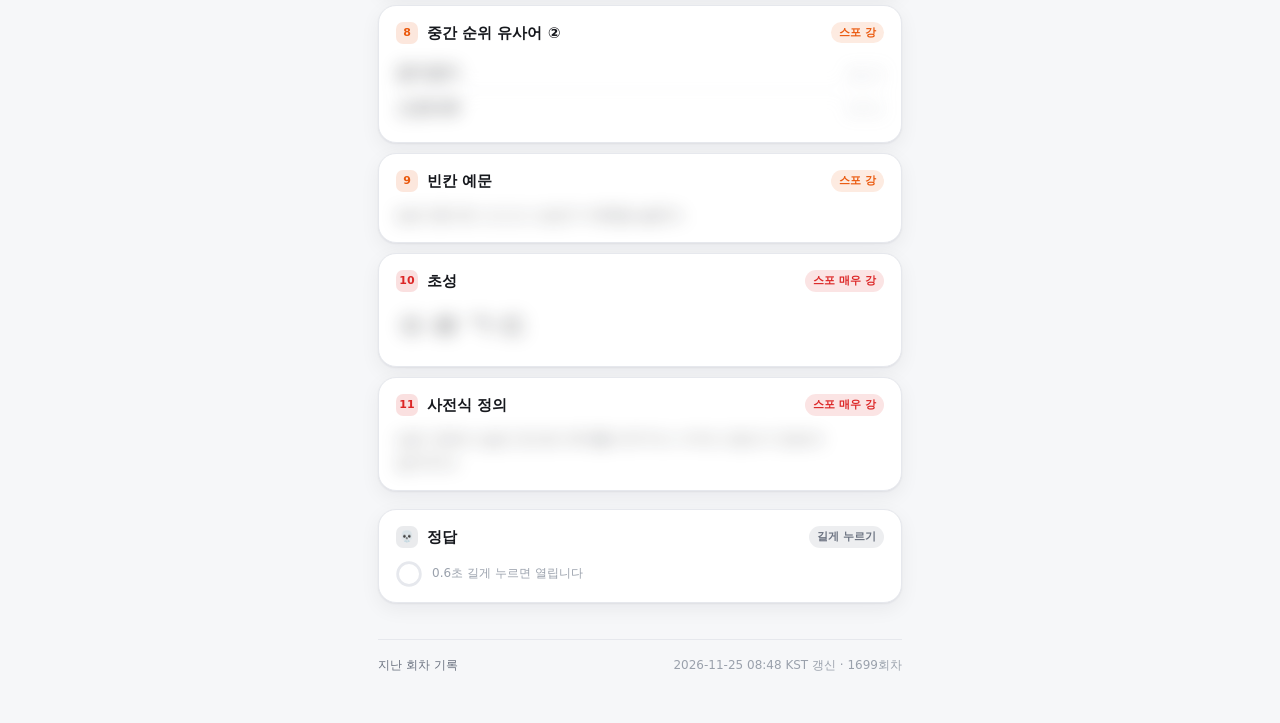
==== commit 506ab75c: "build: 2026-11-25 [skip ci]" ====
--- a/docs/index.html
+++ b/docs/index.html
@@ -3,18 +3,18 @@
 <head>
 <meta charset="utf-8">
 <meta name="viewport" content="width=device-width, initial-scale=1, viewport-fit=cover">
-<title>꼬맨틀 1698 · 조금 까다롭습니다</title>
+<title>꼬맨틀 1699 · 조금 까다롭습니다</title>
 <meta name="description" content="오늘 꼬맨틀이 풀 만한 문제인지 판정하고, 원하는 만큼만 열어보는 힌트를 준다.">
 <meta property="og:type" content="website">
-<meta property="og:title" content="꼬맨틀 1698 · 조금 까다롭습니다">
+<meta property="og:title" content="꼬맨틀 1699 · 조금 까다롭습니다">
 <meta property="og:description" content="난이도 판정과 힌트 12장">
 <meta property="og:url" content="https://skycastle0616.github.io/KkoMenTle/">
 <meta name="theme-color" content="#11131a">
-<link rel="stylesheet" href="style.css?d=1698">
+<link rel="stylesheet" href="style.css?d=1699">
 <script>document.documentElement.className += " js";</script>
 </head>
-<body data-puzzle="1698" data-total="12" data-grade="yellow"
-      data-date="2026-11-24">
+<body data-puzzle="1699" data-total="12" data-grade="yellow"
+      data-date="2026-11-25">
 
 <div class="progress" id="progress">
   <div class="progress-fill" id="progress-fill"></div>
@@ -24,24 +24,24 @@
 <main>
 
   <p class="stale" id="stale" hidden>
-    오늘 판정이 아직 갱신되지 않았습니다 — 아래는 11월 24일 회차입니다
+    오늘 판정이 아직 갱신되지 않았습니다 — 아래는 11월 25일 회차입니다
   </p>
 
   <p class="yesterday">
-    어제 정답은 <b>사자</b> 였습니다.
+    어제 정답은 <b>요즈음</b> 였습니다.
   </p>
 
   <section class="hero hero-yellow">
     <div class="hero-badge">🟡</div>
     <h1 class="hero-headline">조금 까다롭습니다</h1>
-    <p class="hero-sub">떠올리기까지 좀 헤맬 단어입니다</p>
-    <div class="hero-score"><b>49</b><span>/ 100</span></div>
+    <p class="hero-sub">가까이 가도 점수가 말을 안 해주는 날입니다</p>
+    <div class="hero-score"><b>54</b><span>/ 100</span></div>
   </section>
 
   <section class="why reveal">
     <h2>왜?</h2>
     <ul>
-      <li>쓰임이 좁아 특정 주제로 좁힌 뒤에야 닿습니다</li><li>유사도 상위 16개 중 정답 쪽을 가리키는 단어 8개</li>
+      <li>흔히 쓰는 말이라 탐색 초반에 걸릴 가능성이 높습니다</li><li>유사도 상위 16개 중 정답 쪽을 가리키는 단어 16개</li>
     </ul>
   </section>
 
@@ -65,7 +65,7 @@
     
     <div class="card-body">
       
-        <p class="c-text">3글자</p>
+        <p class="c-text">4글자</p>
       
     </div>
     
@@ -83,7 +83,7 @@
     
     <div class="card-body">
       
-        <p class="c-text">부사</p>
+        <p class="c-text">동사</p>
       
     </div>
     
@@ -101,7 +101,7 @@
     
     <div class="card-body">
       
-        <p class="c-emoji">⌛📱🗓️</p>
+        <p class="c-emoji">🧗🪜📈</p>
       
     </div>
     
@@ -119,7 +119,7 @@
     
     <div class="card-body">
       
-        <p class="c-text">나는 어제 지나온 날과 먼 훗날 사이의 짧은 그늘에만 가만히 머문다.</p>
+        <p class="c-text">나는 발을 뗄 때마다 땅과 멀어지며 세상을 더 넓게 보여 준다.</p>
       
     </div>
     
@@ -137,7 +137,7 @@
     
     <div class="card-body">
       
-        <ol class="c-list"><li>오랜만에 만난 친구가 달라진 차림새를 훑어볼 때</li><li>거리마다 새로 들어선 상점 간판들이 눈에 띌 때</li><li>안부 편지의 첫 머리에 어떤 말을 적을지 고민할 때</li></ol>
+        <ol class="c-list"><li>정상에 도달한 뒤 숨을 내쉬며 밑을 내려다볼 때</li><li>전광판의 수치가 계속 바뀌며 장내가 들썩일 때</li><li>다음 단계로 통과했다는 소식을 접했을 때</li></ol>
       
     </div>
     
@@ -155,7 +155,7 @@
     
     <div class="card-body">
       
-        <ul class="c-qa"><li><span class="q">시간이나 시점과 관련이 있는 단어인가요?</span><span class="a">예</span></li><li><span class="q">아주 먼 옛날이나 먼 미래만을 가리키나요?</span><span class="a">아니오</span></li><li><span class="q">일상적인 안부나 대화에서 자주 쓰이나요?</span><span class="a">예</span></li></ul>
+        <ul class="c-qa"><li><span class="q">이것은 위치나 가치가 변화하는 현상인가요?</span><span class="a">예</span></li><li><span class="q">이것은 반드시 사람의 힘으로만 일어나는 일인가요?</span><span class="a">아니오</span></li><li><span class="q">이 일이 일어나면 이전보다 높은 상태에 이르게 되나요?</span><span class="a">예</span></li></ul>
       
     </div>
     
@@ -173,7 +173,7 @@
     
     <div class="card-body">
       
-        <ul class="c-words"><li><b>좌우지간</b><span>32.55</span></li><li><b>산만하다</b><span>32.11</span></li></ul>
+        <ul class="c-words"><li><b>지나다니다</b><span>41.47</span></li><li><b>나오다</b><span>40.33</span></li></ul>
       
     </div>
     
@@ -191,7 +191,7 @@
     
     <div class="card-body">
       
-        <ul class="c-words"><li><b>뒤숭숭하다</b><span>35.35</span></li><li><b>연일</b><span>34.59</span></li></ul>
+        <ul class="c-words"><li><b>굽이굽이</b><span>46.25</span></li><li><b>고갯마루</b><span>44.41</span></li></ul>
       
     </div>
     
@@ -209,7 +209,7 @@
     
     <div class="card-body">
       
-        <p class="c-text">○○○ 날씨가 많이 쌀쌀해져서 따뜻하게 입어야 한다.</p>
+        <p class="c-text">높은 층으로 ○○○○ 승강기 버튼을 눌렀다.</p>
       
     </div>
     
@@ -227,7 +227,7 @@
     
     <div class="card-body">
       
-        <p class="c-big">ㅇㅈㅇ</p>
+        <p class="c-big">ㅇㄹㄱㄷ</p>
       
     </div>
     
@@ -245,7 +245,7 @@
     
     <div class="card-body">
       
-        <p class="c-text">바로 얼마 전부터 이제까지의 동안.</p>
+        <p class="c-text">낮은 곳에서 높은 곳으로 위치를 바꾸거나 수치나 정도가 전보다 높아지다.</p>
       
     </div>
     
@@ -253,7 +253,7 @@
   
 
   <article class="card card-answer sp-skull reveal" id="card-answer"
-           data-answer="7JqU7KaI7J2M" data-len="3"
+           data-answer="7Jis65286rCA64uk" data-len="4"
            tabindex="0" role="button" aria-expanded="false" aria-label="정답 열기">
     <header class="card-head">
       <span class="card-n">💀</span>
@@ -271,12 +271,12 @@
   </article>
 
   <footer>
-    <a href="archive.html?d=1698">지난 회차 기록</a>
-    <span>2026-11-24 11:04 KST 갱신 · 1698회차</span>
+    <a href="archive.html?d=1699">지난 회차 기록</a>
+    <span>2026-11-25 08:48 KST 갱신 · 1699회차</span>
   </footer>
 
 </main>
 
-<script src="app.js?d=1698"></script>
+<script src="app.js?d=1699"></script>
 </body>
 </html>
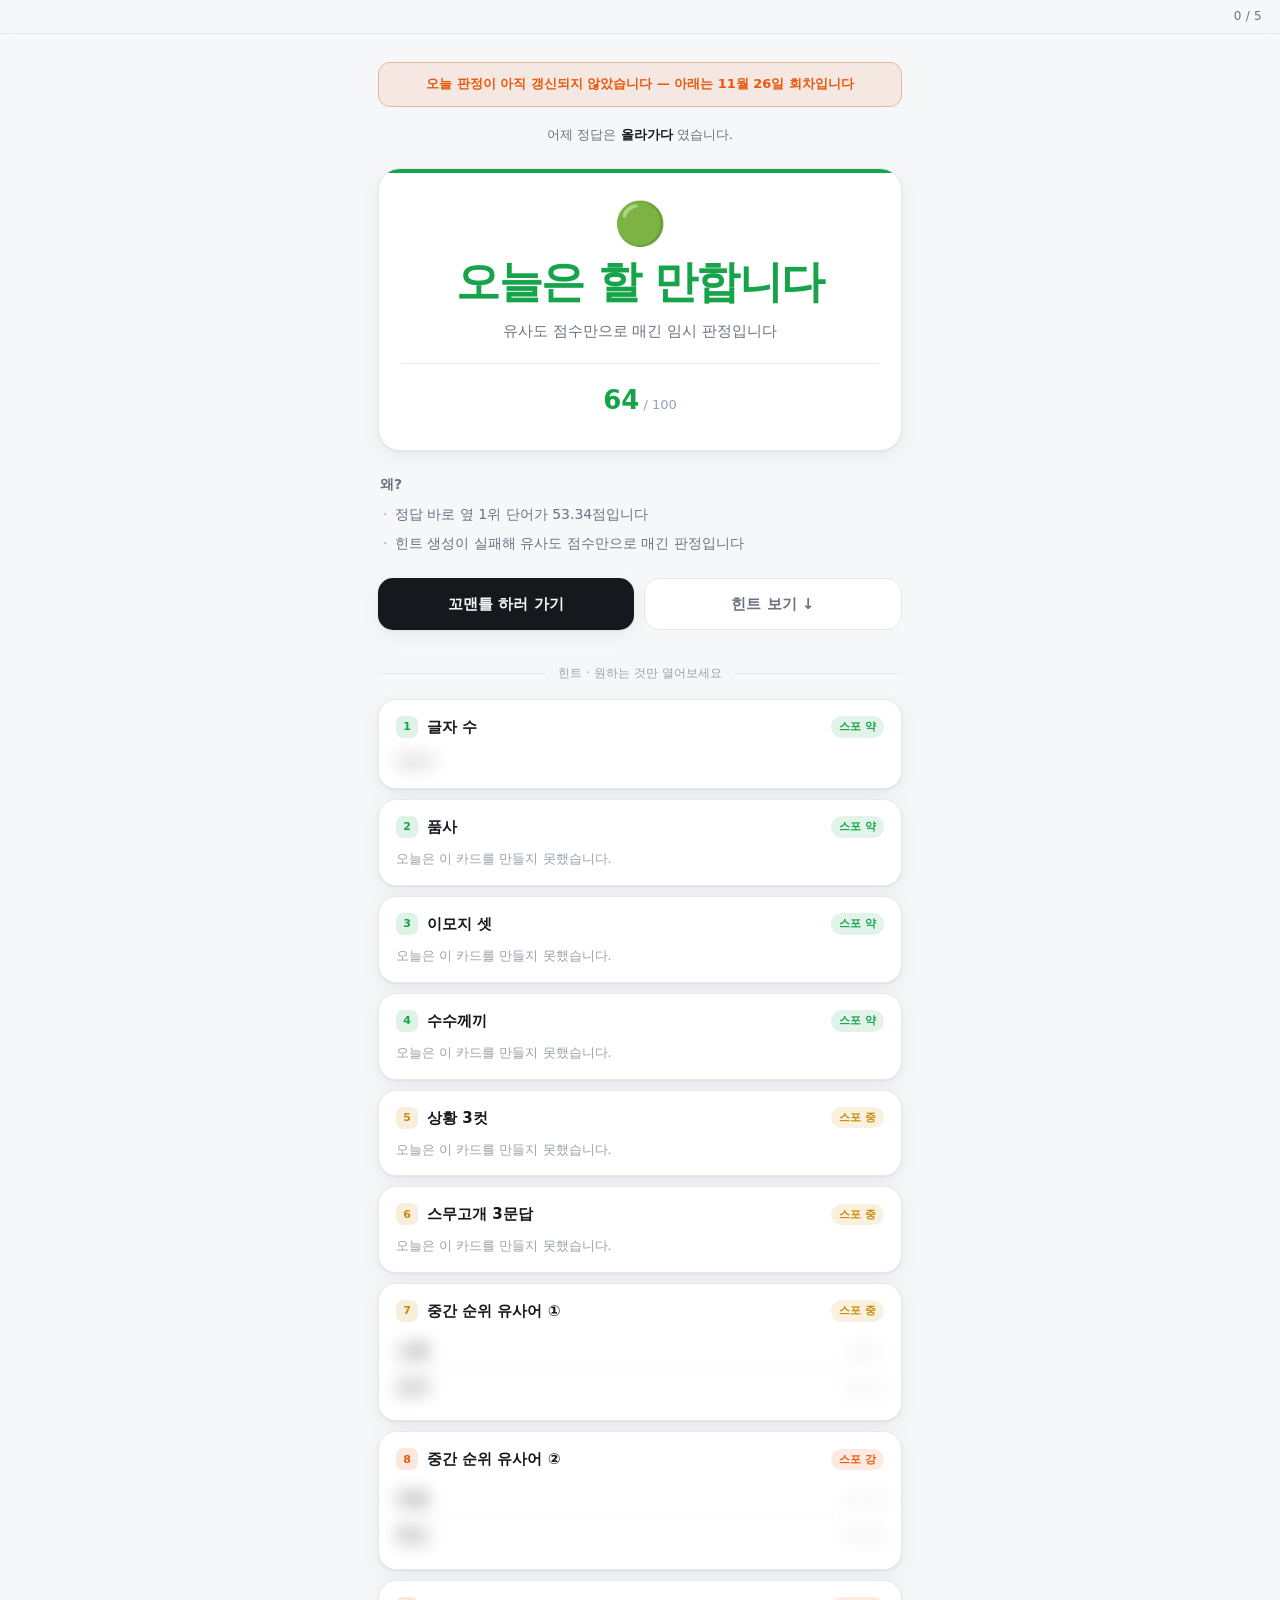
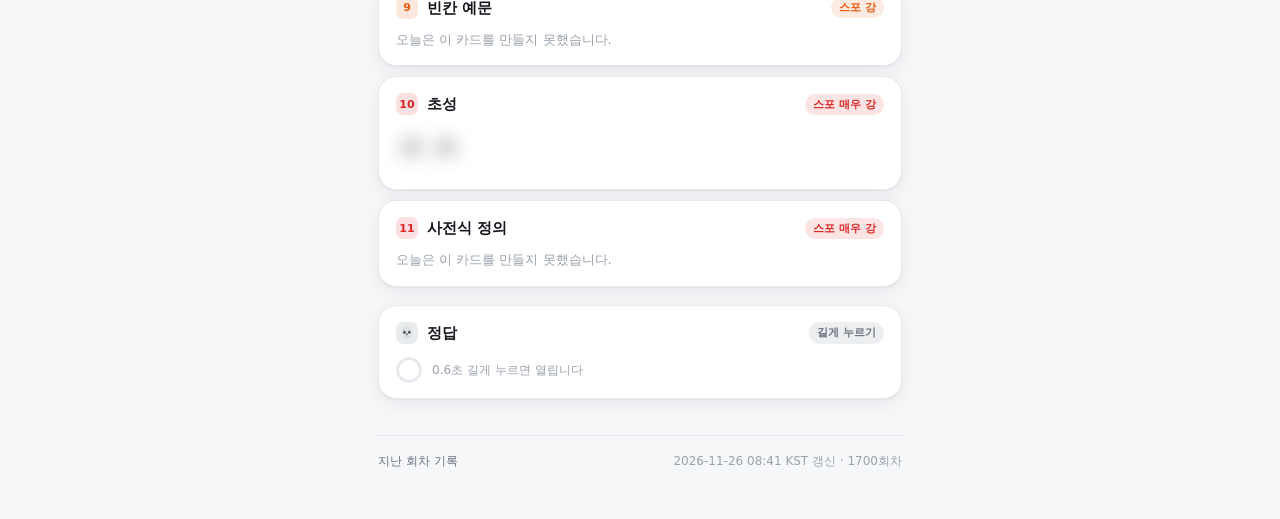
==== commit 8f8c7bae: "build: 2026-11-26 [skip ci]" ====
--- a/docs/index.html
+++ b/docs/index.html
@@ -3,45 +3,45 @@
 <head>
 <meta charset="utf-8">
 <meta name="viewport" content="width=device-width, initial-scale=1, viewport-fit=cover">
-<title>꼬맨틀 1699 · 조금 까다롭습니다</title>
+<title>꼬맨틀 1700 · 오늘은 할 만합니다</title>
 <meta name="description" content="오늘 꼬맨틀이 풀 만한 문제인지 판정하고, 원하는 만큼만 열어보는 힌트를 준다.">
 <meta property="og:type" content="website">
-<meta property="og:title" content="꼬맨틀 1699 · 조금 까다롭습니다">
-<meta property="og:description" content="난이도 판정과 힌트 12장">
+<meta property="og:title" content="꼬맨틀 1700 · 오늘은 할 만합니다">
+<meta property="og:description" content="난이도 판정과 힌트 5장">
 <meta property="og:url" content="https://skycastle0616.github.io/KkoMenTle/">
 <meta name="theme-color" content="#11131a">
-<link rel="stylesheet" href="style.css?d=1699">
+<link rel="stylesheet" href="style.css?d=1700">
 <script>document.documentElement.className += " js";</script>
 </head>
-<body data-puzzle="1699" data-total="12" data-grade="yellow"
-      data-date="2026-11-25">
+<body data-puzzle="1700" data-total="5" data-grade="green"
+      data-date="2026-11-26">
 
 <div class="progress" id="progress">
   <div class="progress-fill" id="progress-fill"></div>
-  <div class="progress-text"><span id="progress-count">0</span> / 12</div>
+  <div class="progress-text"><span id="progress-count">0</span> / 5</div>
 </div>
 
 <main>
 
   <p class="stale" id="stale" hidden>
-    오늘 판정이 아직 갱신되지 않았습니다 — 아래는 11월 25일 회차입니다
+    오늘 판정이 아직 갱신되지 않았습니다 — 아래는 11월 26일 회차입니다
   </p>
 
   <p class="yesterday">
-    어제 정답은 <b>요즈음</b> 였습니다.
+    어제 정답은 <b>올라가다</b> 였습니다.
   </p>
 
-  <section class="hero hero-yellow">
-    <div class="hero-badge">🟡</div>
-    <h1 class="hero-headline">조금 까다롭습니다</h1>
-    <p class="hero-sub">가까이 가도 점수가 말을 안 해주는 날입니다</p>
-    <div class="hero-score"><b>54</b><span>/ 100</span></div>
+  <section class="hero hero-green">
+    <div class="hero-badge">🟢</div>
+    <h1 class="hero-headline">오늘은 할 만합니다</h1>
+    <p class="hero-sub">유사도 점수만으로 매긴 임시 판정입니다</p>
+    <div class="hero-score"><b>64</b><span>/ 100</span></div>
   </section>
 
   <section class="why reveal">
     <h2>왜?</h2>
     <ul>
-      <li>흔히 쓰는 말이라 탐색 초반에 걸릴 가능성이 높습니다</li><li>유사도 상위 16개 중 정답 쪽을 가리키는 단어 16개</li>
+      <li>정답 바로 옆 1위 단어가 53.34점입니다</li><li>힌트 생성이 실패해 유사도 점수만으로 매긴 판정입니다</li>
     </ul>
   </section>
 
@@ -65,15 +65,14 @@
     
     <div class="card-body">
       
-        <p class="c-text">4글자</p>
-      
-    </div>
-    
-  </article>
-  
-  <article class="card sp-green reveal"
-           id="card-pos" data-card="pos" tabindex="0" role="button"
-           aria-expanded="false" aria-label="품사 힌트 열기">
+        <p class="c-text">2글자</p>
+      
+    </div>
+    
+  </article>
+  
+  <article class="card sp-green card-dead reveal"
+           id="card-pos">
     <header class="card-head">
       <span class="card-n">2</span>
       <span class="card-title">품사</span>
@@ -81,17 +80,12 @@
     </header>
 
     
-    <div class="card-body">
-      
-        <p class="c-text">동사</p>
-      
-    </div>
-    
-  </article>
-  
-  <article class="card sp-green reveal"
-           id="card-emoji" data-card="emoji" tabindex="0" role="button"
-           aria-expanded="false" aria-label="이모지 셋 힌트 열기">
+    <div class="card-body card-body-dead"><p class="c-text">오늘은 이 카드를 만들지 못했습니다.</p></div>
+    
+  </article>
+  
+  <article class="card sp-green card-dead reveal"
+           id="card-emoji">
     <header class="card-head">
       <span class="card-n">3</span>
       <span class="card-title">이모지 셋</span>
@@ -99,17 +93,12 @@
     </header>
 
     
-    <div class="card-body">
-      
-        <p class="c-emoji">🧗🪜📈</p>
-      
-    </div>
-    
-  </article>
-  
-  <article class="card sp-green reveal"
-           id="card-riddle" data-card="riddle" tabindex="0" role="button"
-           aria-expanded="false" aria-label="수수께끼 힌트 열기">
+    <div class="card-body card-body-dead"><p class="c-text">오늘은 이 카드를 만들지 못했습니다.</p></div>
+    
+  </article>
+  
+  <article class="card sp-green card-dead reveal"
+           id="card-riddle">
     <header class="card-head">
       <span class="card-n">4</span>
       <span class="card-title">수수께끼</span>
@@ -117,17 +106,12 @@
     </header>
 
     
-    <div class="card-body">
-      
-        <p class="c-text">나는 발을 뗄 때마다 땅과 멀어지며 세상을 더 넓게 보여 준다.</p>
-      
-    </div>
-    
-  </article>
-  
-  <article class="card sp-yellow reveal"
-           id="card-scenes" data-card="scenes" tabindex="0" role="button"
-           aria-expanded="false" aria-label="상황 3컷 힌트 열기">
+    <div class="card-body card-body-dead"><p class="c-text">오늘은 이 카드를 만들지 못했습니다.</p></div>
+    
+  </article>
+  
+  <article class="card sp-yellow card-dead reveal"
+           id="card-scenes">
     <header class="card-head">
       <span class="card-n">5</span>
       <span class="card-title">상황 3컷</span>
@@ -135,17 +119,12 @@
     </header>
 
     
-    <div class="card-body">
-      
-        <ol class="c-list"><li>정상에 도달한 뒤 숨을 내쉬며 밑을 내려다볼 때</li><li>전광판의 수치가 계속 바뀌며 장내가 들썩일 때</li><li>다음 단계로 통과했다는 소식을 접했을 때</li></ol>
-      
-    </div>
-    
-  </article>
-  
-  <article class="card sp-yellow reveal"
-           id="card-akinator" data-card="akinator" tabindex="0" role="button"
-           aria-expanded="false" aria-label="스무고개 3문답 힌트 열기">
+    <div class="card-body card-body-dead"><p class="c-text">오늘은 이 카드를 만들지 못했습니다.</p></div>
+    
+  </article>
+  
+  <article class="card sp-yellow card-dead reveal"
+           id="card-akinator">
     <header class="card-head">
       <span class="card-n">6</span>
       <span class="card-title">스무고개 3문답</span>
@@ -153,11 +132,7 @@
     </header>
 
     
-    <div class="card-body">
-      
-        <ul class="c-qa"><li><span class="q">이것은 위치나 가치가 변화하는 현상인가요?</span><span class="a">예</span></li><li><span class="q">이것은 반드시 사람의 힘으로만 일어나는 일인가요?</span><span class="a">아니오</span></li><li><span class="q">이 일이 일어나면 이전보다 높은 상태에 이르게 되나요?</span><span class="a">예</span></li></ul>
-      
-    </div>
+    <div class="card-body card-body-dead"><p class="c-text">오늘은 이 카드를 만들지 못했습니다.</p></div>
     
   </article>
   
@@ -173,7 +148,7 @@
     
     <div class="card-body">
       
-        <ul class="c-words"><li><b>지나다니다</b><span>41.47</span></li><li><b>나오다</b><span>40.33</span></li></ul>
+        <ul class="c-words"><li><b>산출</b><span>36.77</span></li><li><b>정책</b><span>36.03</span></li></ul>
       
     </div>
     
@@ -191,15 +166,14 @@
     
     <div class="card-body">
       
-        <ul class="c-words"><li><b>굽이굽이</b><span>46.25</span></li><li><b>고갯마루</b><span>44.41</span></li></ul>
-      
-    </div>
-    
-  </article>
-  
-  <article class="card sp-orange reveal"
-           id="card-cloze" data-card="cloze" tabindex="0" role="button"
-           aria-expanded="false" aria-label="빈칸 예문 힌트 열기">
+        <ul class="c-words"><li><b>배율</b><span>42.36</span></li><li><b>획정</b><span>40.03</span></li></ul>
+      
+    </div>
+    
+  </article>
+  
+  <article class="card sp-orange card-dead reveal"
+           id="card-cloze">
     <header class="card-head">
       <span class="card-n">9</span>
       <span class="card-title">빈칸 예문</span>
@@ -207,11 +181,7 @@
     </header>
 
     
-    <div class="card-body">
-      
-        <p class="c-text">높은 층으로 ○○○○ 승강기 버튼을 눌렀다.</p>
-      
-    </div>
+    <div class="card-body card-body-dead"><p class="c-text">오늘은 이 카드를 만들지 못했습니다.</p></div>
     
   </article>
   
@@ -227,15 +197,14 @@
     
     <div class="card-body">
       
-        <p class="c-big">ㅇㄹㄱㄷ</p>
-      
-    </div>
-    
-  </article>
-  
-  <article class="card sp-red reveal"
-           id="card-definition" data-card="definition" tabindex="0" role="button"
-           aria-expanded="false" aria-label="사전식 정의 힌트 열기">
+        <p class="c-big">ㅈㅈ</p>
+      
+    </div>
+    
+  </article>
+  
+  <article class="card sp-red card-dead reveal"
+           id="card-definition">
     <header class="card-head">
       <span class="card-n">11</span>
       <span class="card-title">사전식 정의</span>
@@ -243,17 +212,13 @@
     </header>
 
     
-    <div class="card-body">
-      
-        <p class="c-text">낮은 곳에서 높은 곳으로 위치를 바꾸거나 수치나 정도가 전보다 높아지다.</p>
-      
-    </div>
+    <div class="card-body card-body-dead"><p class="c-text">오늘은 이 카드를 만들지 못했습니다.</p></div>
     
   </article>
   
 
   <article class="card card-answer sp-skull reveal" id="card-answer"
-           data-answer="7Jis65286rCA64uk" data-len="4"
+           data-answer="7KGw7KCV" data-len="2"
            tabindex="0" role="button" aria-expanded="false" aria-label="정답 열기">
     <header class="card-head">
       <span class="card-n">💀</span>
@@ -271,12 +236,12 @@
   </article>
 
   <footer>
-    <a href="archive.html?d=1699">지난 회차 기록</a>
-    <span>2026-11-25 08:48 KST 갱신 · 1699회차</span>
+    <a href="archive.html?d=1700">지난 회차 기록</a>
+    <span>2026-11-26 08:41 KST 갱신 · 1700회차</span>
   </footer>
 
 </main>
 
-<script src="app.js?d=1699"></script>
+<script src="app.js?d=1700"></script>
 </body>
 </html>
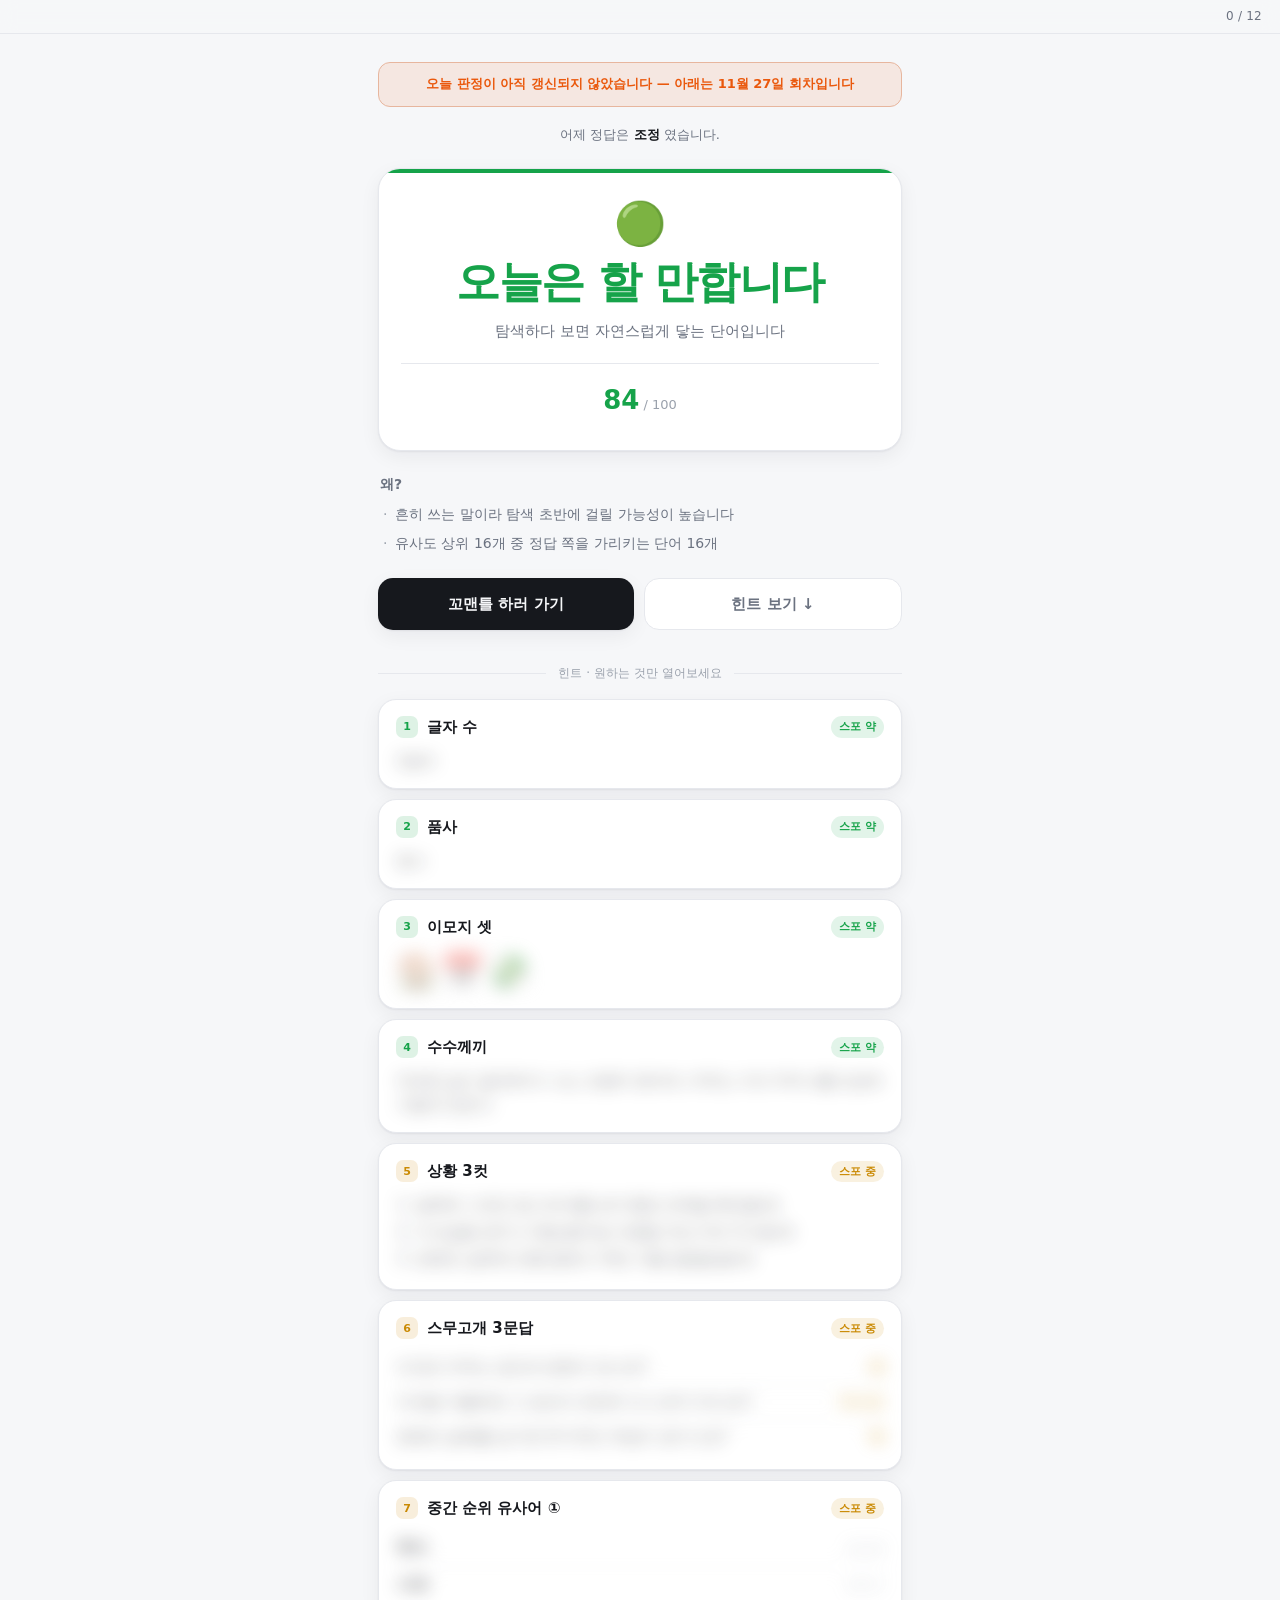
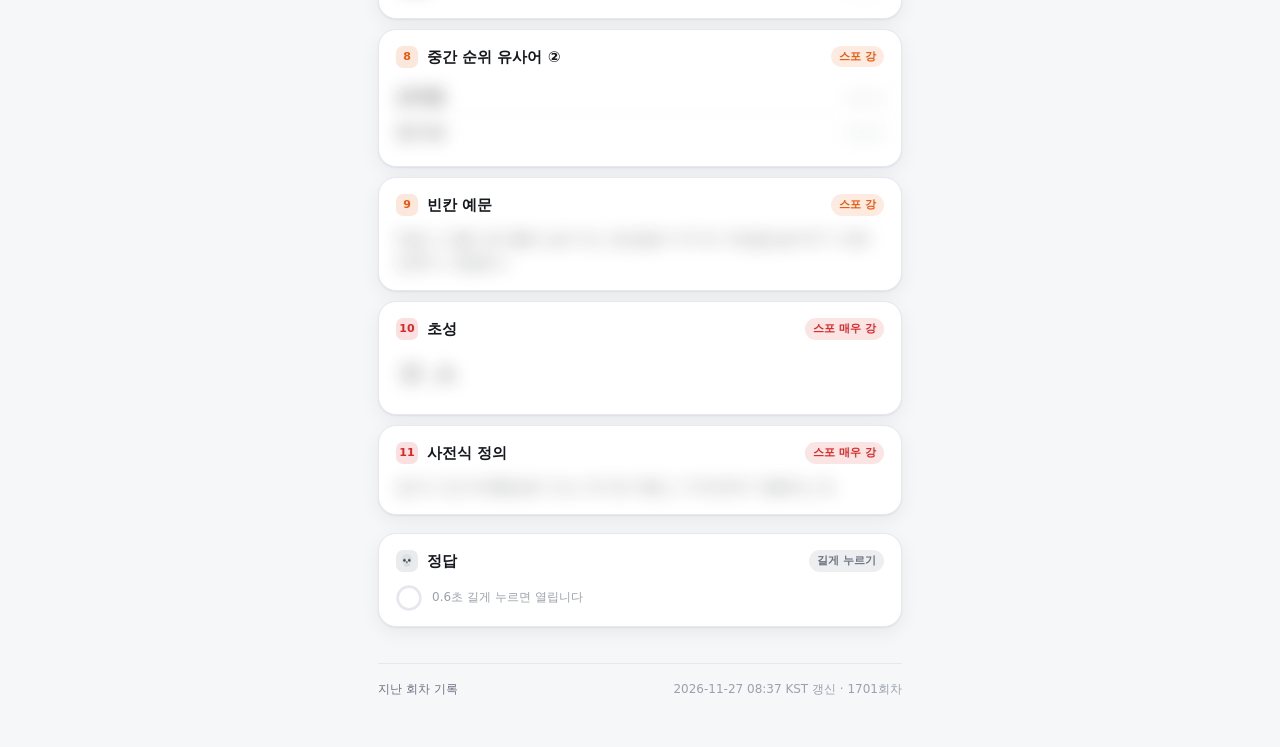
==== commit 64cb2e54: "build: 2026-11-27 [skip ci]" ====
--- a/docs/index.html
+++ b/docs/index.html
@@ -3,45 +3,45 @@
 <head>
 <meta charset="utf-8">
 <meta name="viewport" content="width=device-width, initial-scale=1, viewport-fit=cover">
-<title>꼬맨틀 1700 · 오늘은 할 만합니다</title>
+<title>꼬맨틀 1701 · 오늘은 할 만합니다</title>
 <meta name="description" content="오늘 꼬맨틀이 풀 만한 문제인지 판정하고, 원하는 만큼만 열어보는 힌트를 준다.">
 <meta property="og:type" content="website">
-<meta property="og:title" content="꼬맨틀 1700 · 오늘은 할 만합니다">
-<meta property="og:description" content="난이도 판정과 힌트 5장">
+<meta property="og:title" content="꼬맨틀 1701 · 오늘은 할 만합니다">
+<meta property="og:description" content="난이도 판정과 힌트 12장">
 <meta property="og:url" content="https://skycastle0616.github.io/KkoMenTle/">
 <meta name="theme-color" content="#11131a">
-<link rel="stylesheet" href="style.css?d=1700">
+<link rel="stylesheet" href="style.css?d=1701">
 <script>document.documentElement.className += " js";</script>
 </head>
-<body data-puzzle="1700" data-total="5" data-grade="green"
-      data-date="2026-11-26">
+<body data-puzzle="1701" data-total="12" data-grade="green"
+      data-date="2026-11-27">
 
 <div class="progress" id="progress">
   <div class="progress-fill" id="progress-fill"></div>
-  <div class="progress-text"><span id="progress-count">0</span> / 5</div>
+  <div class="progress-text"><span id="progress-count">0</span> / 12</div>
 </div>
 
 <main>
 
   <p class="stale" id="stale" hidden>
-    오늘 판정이 아직 갱신되지 않았습니다 — 아래는 11월 26일 회차입니다
+    오늘 판정이 아직 갱신되지 않았습니다 — 아래는 11월 27일 회차입니다
   </p>
 
   <p class="yesterday">
-    어제 정답은 <b>올라가다</b> 였습니다.
+    어제 정답은 <b>조정</b> 였습니다.
   </p>
 
   <section class="hero hero-green">
     <div class="hero-badge">🟢</div>
     <h1 class="hero-headline">오늘은 할 만합니다</h1>
-    <p class="hero-sub">유사도 점수만으로 매긴 임시 판정입니다</p>
-    <div class="hero-score"><b>64</b><span>/ 100</span></div>
+    <p class="hero-sub">탐색하다 보면 자연스럽게 닿는 단어입니다</p>
+    <div class="hero-score"><b>84</b><span>/ 100</span></div>
   </section>
 
   <section class="why reveal">
     <h2>왜?</h2>
     <ul>
-      <li>정답 바로 옆 1위 단어가 53.34점입니다</li><li>힌트 생성이 실패해 유사도 점수만으로 매긴 판정입니다</li>
+      <li>흔히 쓰는 말이라 탐색 초반에 걸릴 가능성이 높습니다</li><li>유사도 상위 16개 중 정답 쪽을 가리키는 단어 16개</li>
     </ul>
   </section>
 
@@ -71,8 +71,9 @@
     
   </article>
   
-  <article class="card sp-green card-dead reveal"
-           id="card-pos">
+  <article class="card sp-green reveal"
+           id="card-pos" data-card="pos" tabindex="0" role="button"
+           aria-expanded="false" aria-label="품사 힌트 열기">
     <header class="card-head">
       <span class="card-n">2</span>
       <span class="card-title">품사</span>
@@ -80,12 +81,17 @@
     </header>
 
     
-    <div class="card-body card-body-dead"><p class="c-text">오늘은 이 카드를 만들지 못했습니다.</p></div>
-    
-  </article>
-  
-  <article class="card sp-green card-dead reveal"
-           id="card-emoji">
+    <div class="card-body">
+      
+        <p class="c-text">명사</p>
+      
+    </div>
+    
+  </article>
+  
+  <article class="card sp-green reveal"
+           id="card-emoji" data-card="emoji" tabindex="0" role="button"
+           aria-expanded="false" aria-label="이모지 셋 힌트 열기">
     <header class="card-head">
       <span class="card-n">3</span>
       <span class="card-title">이모지 셋</span>
@@ -93,12 +99,17 @@
     </header>
 
     
-    <div class="card-body card-body-dead"><p class="c-text">오늘은 이 카드를 만들지 못했습니다.</p></div>
-    
-  </article>
-  
-  <article class="card sp-green card-dead reveal"
-           id="card-riddle">
+    <div class="card-body">
+      
+        <p class="c-emoji">🏠📅💸</p>
+      
+    </div>
+    
+  </article>
+  
+  <article class="card sp-green reveal"
+           id="card-riddle" data-card="riddle" tabindex="0" role="button"
+           aria-expanded="false" aria-label="수수께끼 힌트 열기">
     <header class="card-head">
       <span class="card-n">4</span>
       <span class="card-title">수수께끼</span>
@@ -106,12 +117,17 @@
     </header>
 
     
-    <div class="card-body card-body-dead"><p class="c-text">오늘은 이 카드를 만들지 못했습니다.</p></div>
-    
-  </article>
-  
-  <article class="card sp-yellow card-dead reveal"
-           id="card-scenes">
+    <div class="card-body">
+      
+        <p class="c-text">약속한 날이 올 때마다 나는 조용히 찾아와, 머무는 이의 주머니를 조금씩 가볍게 만든다.</p>
+      
+    </div>
+    
+  </article>
+  
+  <article class="card sp-yellow reveal"
+           id="card-scenes" data-card="scenes" tabindex="0" role="button"
+           aria-expanded="false" aria-label="상황 3컷 힌트 열기">
     <header class="card-head">
       <span class="card-n">5</span>
       <span class="card-title">상황 3컷</span>
@@ -119,12 +135,17 @@
     </header>
 
     
-    <div class="card-body card-body-dead"><p class="c-text">오늘은 이 카드를 만들지 못했습니다.</p></div>
-    
-  </article>
-  
-  <article class="card sp-yellow card-dead reveal"
-           id="card-akinator">
+    <div class="card-body">
+      
+        <ol class="c-list"><li>달력에 그려진 동그라미를 보며 통장 잔액을 확인할 때</li><li>이삿날을 앞두고 매달 들어갈 비용을 계산기에 두드릴 때</li><li>정해진 날짜에 은행 앱에서 찍힌 지출 알림을 볼 때</li></ol>
+      
+    </div>
+    
+  </article>
+  
+  <article class="card sp-yellow reveal"
+           id="card-akinator" data-card="akinator" tabindex="0" role="button"
+           aria-expanded="false" aria-label="스무고개 3문답 힌트 열기">
     <header class="card-head">
       <span class="card-n">6</span>
       <span class="card-title">스무고개 3문답</span>
@@ -132,7 +153,11 @@
     </header>
 
     
-    <div class="card-body card-body-dead"><p class="c-text">오늘은 이 카드를 만들지 못했습니다.</p></div>
+    <div class="card-body">
+      
+        <ul class="c-qa"><li><span class="q">이것은 머무는 공간과 관련이 있나요?</span><span class="a">예</span></li><li><span class="q">이것을 지불하면 그 공간이 온전히 내 소유가 되나요?</span><span class="a">아니오</span></li><li><span class="q">정해진 날짜를 넘기면 추가적인 부담이 생기나요?</span><span class="a">예</span></li></ul>
+      
+    </div>
     
   </article>
   
@@ -148,7 +173,7 @@
     
     <div class="card-body">
       
-        <ul class="c-words"><li><b>산출</b><span>36.77</span></li><li><b>정책</b><span>36.03</span></li></ul>
+        <ul class="c-words"><li><b>학비</b><span>45.59</span></li><li><b>사채</b><span>44.27</span></li></ul>
       
     </div>
     
@@ -166,14 +191,15 @@
     
     <div class="card-body">
       
-        <ul class="c-words"><li><b>배율</b><span>42.36</span></li><li><b>획정</b><span>40.03</span></li></ul>
-      
-    </div>
-    
-  </article>
-  
-  <article class="card sp-orange card-dead reveal"
-           id="card-cloze">
+        <ul class="c-words"><li><b>급매물</b><span>50.54</span></li><li><b>전기세</b><span>49.42</span></li></ul>
+      
+    </div>
+    
+  </article>
+  
+  <article class="card sp-orange reveal"
+           id="card-cloze" data-card="cloze" tabindex="0" role="button"
+           aria-expanded="false" aria-label="빈칸 예문 힌트 열기">
     <header class="card-head">
       <span class="card-n">9</span>
       <span class="card-title">빈칸 예문</span>
@@ -181,7 +207,11 @@
     </header>
 
     
-    <div class="card-body card-body-dead"><p class="c-text">오늘은 이 카드를 만들지 못했습니다.</p></div>
+    <div class="card-body">
+      
+        <p class="c-text">매달 ○○를 내며 홀로 살아가는 청년들의 주거비 부담을 덜어주기 위한 정책이 시행된다.</p>
+      
+    </div>
     
   </article>
   
@@ -197,14 +227,15 @@
     
     <div class="card-body">
       
-        <p class="c-big">ㅈㅈ</p>
-      
-    </div>
-    
-  </article>
-  
-  <article class="card sp-red card-dead reveal"
-           id="card-definition">
+        <p class="c-big">ㅇㅅ</p>
+      
+    </div>
+    
+  </article>
+  
+  <article class="card sp-red reveal"
+           id="card-definition" data-card="definition" tabindex="0" role="button"
+           aria-expanded="false" aria-label="사전식 정의 힌트 열기">
     <header class="card-head">
       <span class="card-n">11</span>
       <span class="card-title">사전식 정의</span>
@@ -212,13 +243,17 @@
     </header>
 
     
-    <div class="card-body card-body-dead"><p class="c-text">오늘은 이 카드를 만들지 못했습니다.</p></div>
+    <div class="card-body">
+      
+        <p class="c-text">집이나 방 따위를 빌려 쓰는 대가로 매달 그 주인에게 지불하는 돈.</p>
+      
+    </div>
     
   </article>
   
 
   <article class="card card-answer sp-skull reveal" id="card-answer"
-           data-answer="7KGw7KCV" data-len="2"
+           data-answer="7JuU7IS4" data-len="2"
            tabindex="0" role="button" aria-expanded="false" aria-label="정답 열기">
     <header class="card-head">
       <span class="card-n">💀</span>
@@ -236,12 +271,12 @@
   </article>
 
   <footer>
-    <a href="archive.html?d=1700">지난 회차 기록</a>
-    <span>2026-11-26 08:41 KST 갱신 · 1700회차</span>
+    <a href="archive.html?d=1701">지난 회차 기록</a>
+    <span>2026-11-27 08:37 KST 갱신 · 1701회차</span>
   </footer>
 
 </main>
 
-<script src="app.js?d=1700"></script>
+<script src="app.js?d=1701"></script>
 </body>
 </html>
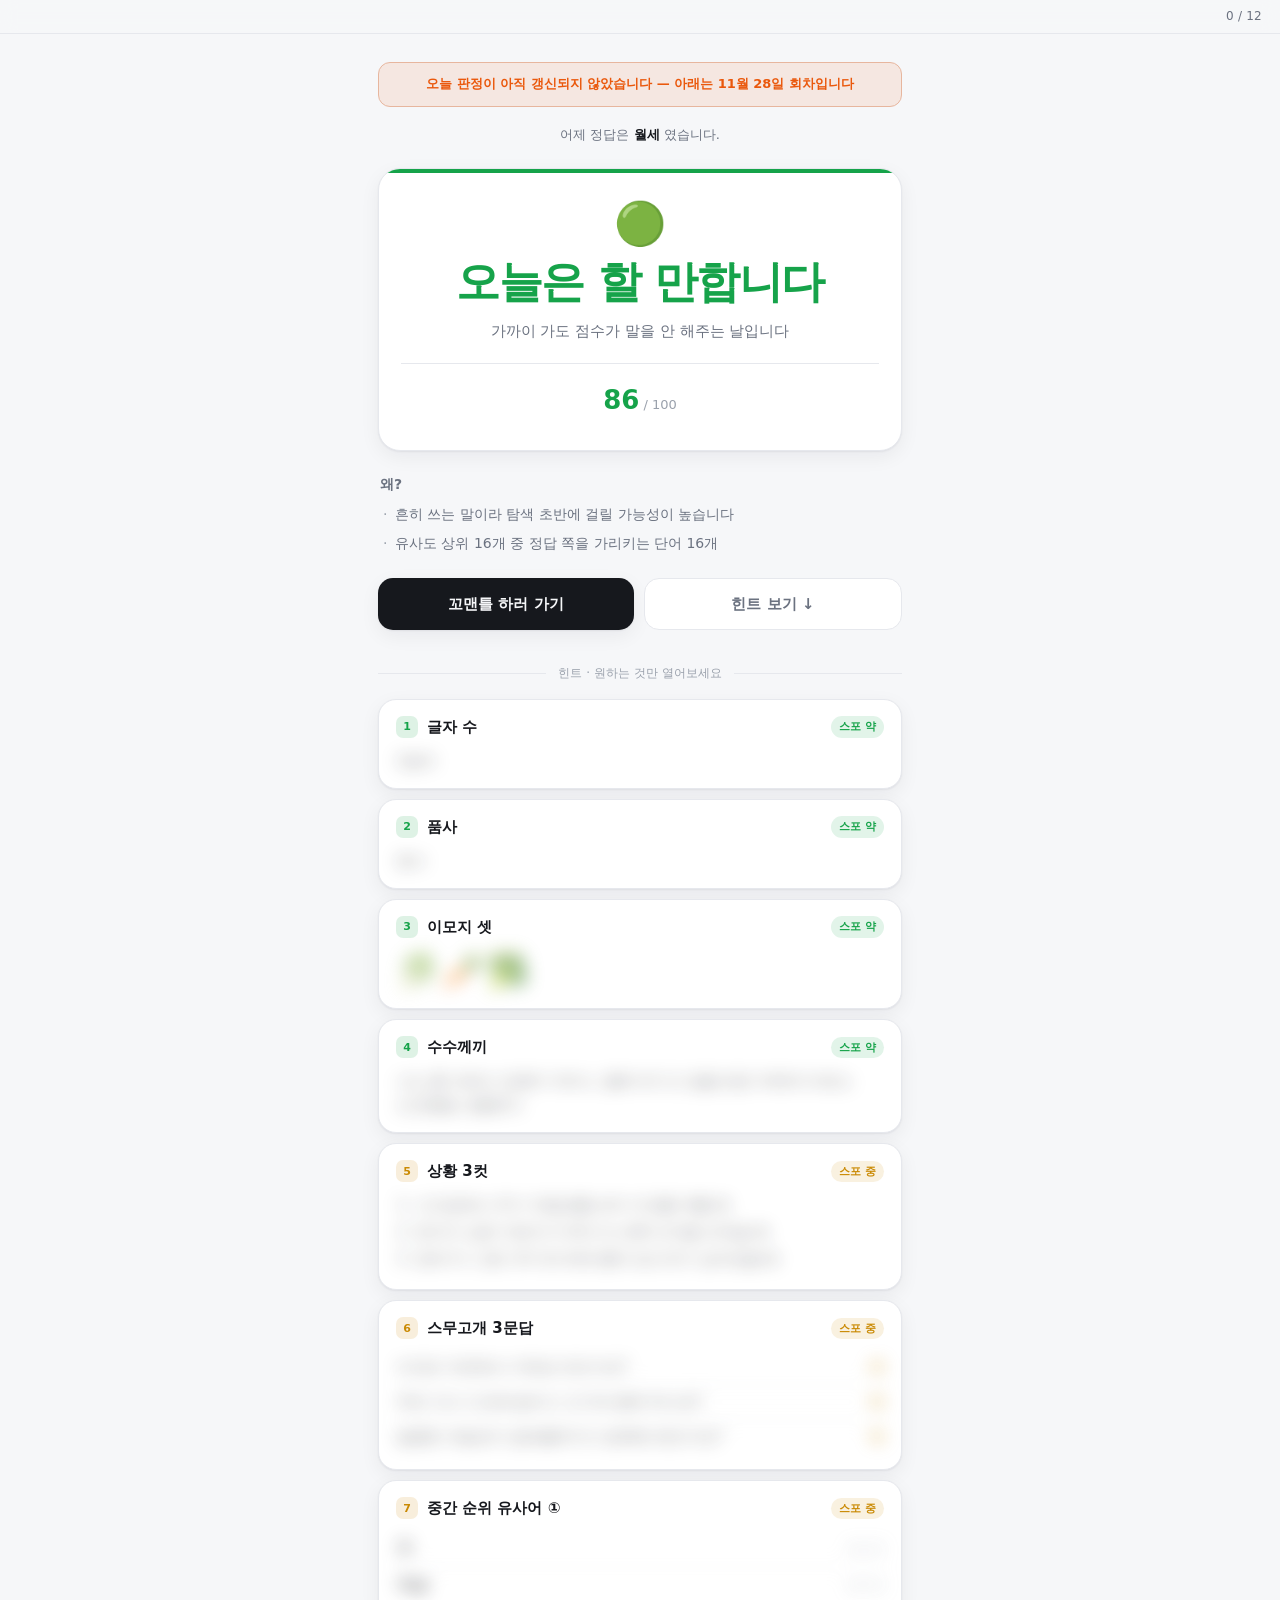
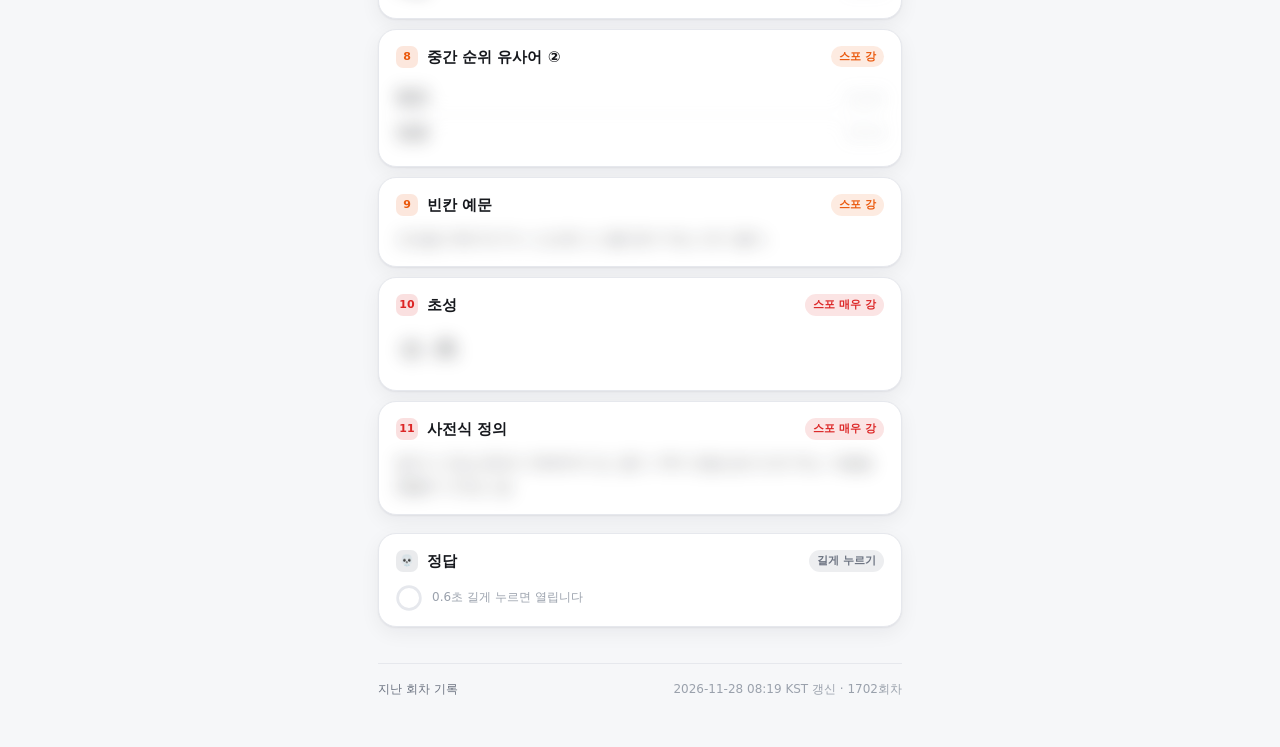
==== commit be933dc6: "build: 2026-11-28 [skip ci]" ====
--- a/docs/index.html
+++ b/docs/index.html
@@ -3,18 +3,18 @@
 <head>
 <meta charset="utf-8">
 <meta name="viewport" content="width=device-width, initial-scale=1, viewport-fit=cover">
-<title>꼬맨틀 1701 · 오늘은 할 만합니다</title>
+<title>꼬맨틀 1702 · 오늘은 할 만합니다</title>
 <meta name="description" content="오늘 꼬맨틀이 풀 만한 문제인지 판정하고, 원하는 만큼만 열어보는 힌트를 준다.">
 <meta property="og:type" content="website">
-<meta property="og:title" content="꼬맨틀 1701 · 오늘은 할 만합니다">
+<meta property="og:title" content="꼬맨틀 1702 · 오늘은 할 만합니다">
 <meta property="og:description" content="난이도 판정과 힌트 12장">
 <meta property="og:url" content="https://skycastle0616.github.io/KkoMenTle/">
 <meta name="theme-color" content="#11131a">
-<link rel="stylesheet" href="style.css?d=1701">
+<link rel="stylesheet" href="style.css?d=1702">
 <script>document.documentElement.className += " js";</script>
 </head>
-<body data-puzzle="1701" data-total="12" data-grade="green"
-      data-date="2026-11-27">
+<body data-puzzle="1702" data-total="12" data-grade="green"
+      data-date="2026-11-28">
 
 <div class="progress" id="progress">
   <div class="progress-fill" id="progress-fill"></div>
@@ -24,18 +24,18 @@
 <main>
 
   <p class="stale" id="stale" hidden>
-    오늘 판정이 아직 갱신되지 않았습니다 — 아래는 11월 27일 회차입니다
+    오늘 판정이 아직 갱신되지 않았습니다 — 아래는 11월 28일 회차입니다
   </p>
 
   <p class="yesterday">
-    어제 정답은 <b>조정</b> 였습니다.
+    어제 정답은 <b>월세</b> 였습니다.
   </p>
 
   <section class="hero hero-green">
     <div class="hero-badge">🟢</div>
     <h1 class="hero-headline">오늘은 할 만합니다</h1>
-    <p class="hero-sub">탐색하다 보면 자연스럽게 닿는 단어입니다</p>
-    <div class="hero-score"><b>84</b><span>/ 100</span></div>
+    <p class="hero-sub">가까이 가도 점수가 말을 안 해주는 날입니다</p>
+    <div class="hero-score"><b>86</b><span>/ 100</span></div>
   </section>
 
   <section class="why reveal">
@@ -101,7 +101,7 @@
     
     <div class="card-body">
       
-        <p class="c-emoji">🏠📅💸</p>
+        <p class="c-emoji">🥬🥕🥦</p>
       
     </div>
     
@@ -119,7 +119,7 @@
     
     <div class="card-body">
       
-        <p class="c-text">약속한 날이 올 때마다 나는 조용히 찾아와, 머무는 이의 주머니를 조금씩 가볍게 만든다.</p>
+        <p class="c-text">나는 흙 속에서 조용히 자라나, 물에 씻기고 칼을 맞은 뒤에야 비로소 신선함을 선물한다.</p>
       
     </div>
     
@@ -137,7 +137,7 @@
     
     <div class="card-body">
       
-        <ol class="c-list"><li>달력에 그려진 동그라미를 보며 통장 잔액을 확인할 때</li><li>이삿날을 앞두고 매달 들어갈 비용을 계산기에 두드릴 때</li><li>정해진 날짜에 은행 앱에서 찍힌 지출 알림을 볼 때</li></ol>
+        <ol class="c-list"><li>고깃집에서 추가 차림표를 보며 이모를 부를 때</li><li>편식이 심한 어린이가 찌개 속 초록 조각을 건져낼 때</li><li>장바구니 정리 후 개수대에 흙과 잎사귀가 남아있을 때</li></ol>
       
     </div>
     
@@ -155,7 +155,7 @@
     
     <div class="card-body">
       
-        <ul class="c-qa"><li><span class="q">이것은 머무는 공간과 관련이 있나요?</span><span class="a">예</span></li><li><span class="q">이것을 지불하면 그 공간이 온전히 내 소유가 되나요?</span><span class="a">아니오</span></li><li><span class="q">정해진 날짜를 넘기면 추가적인 부담이 생기나요?</span><span class="a">예</span></li></ul>
+        <ul class="c-qa"><li><span class="q">이것은 자연에서 키워낸 것인가요?</span><span class="a">예</span></li><li><span class="q">주로 식사 시간에 밥이나 고기와 함께 먹나요?</span><span class="a">예</span></li><li><span class="q">달콤한 과일보다 쌉싸름하거나 담백한 편인가요?</span><span class="a">예</span></li></ul>
       
     </div>
     
@@ -173,7 +173,7 @@
     
     <div class="card-body">
       
-        <ul class="c-words"><li><b>학비</b><span>45.59</span></li><li><b>사채</b><span>44.27</span></li></ul>
+        <ul class="c-words"><li><b>잣</b><span>49.30</span></li><li><b>게살</b><span>48.39</span></li></ul>
       
     </div>
     
@@ -191,7 +191,7 @@
     
     <div class="card-body">
       
-        <ul class="c-words"><li><b>급매물</b><span>50.54</span></li><li><b>전기세</b><span>49.42</span></li></ul>
+        <ul class="c-words"><li><b>밀감</b><span>53.20</span></li><li><b>양갱</b><span>52.19</span></li></ul>
       
     </div>
     
@@ -209,7 +209,7 @@
     
     <div class="card-body">
       
-        <p class="c-text">매달 ○○를 내며 홀로 살아가는 청년들의 주거비 부담을 덜어주기 위한 정책이 시행된다.</p>
+        <p class="c-text">건강을 위해 매 끼니 신선한 ○○를 챙겨 먹는 것이 좋다.</p>
       
     </div>
     
@@ -227,7 +227,7 @@
     
     <div class="card-body">
       
-        <p class="c-big">ㅇㅅ</p>
+        <p class="c-big">ㅇㅊ</p>
       
     </div>
     
@@ -245,7 +245,7 @@
     
     <div class="card-body">
       
-        <p class="c-text">집이나 방 따위를 빌려 쓰는 대가로 매달 그 주인에게 지불하는 돈.</p>
+        <p class="c-text">밭이나 온실 등에서 재배하여 잎, 줄기, 뿌리 등을 음식으로 먹는 식물을 통틀어 이르는 말.</p>
       
     </div>
     
@@ -253,7 +253,7 @@
   
 
   <article class="card card-answer sp-skull reveal" id="card-answer"
-           data-answer="7JuU7IS4" data-len="2"
+           data-answer="7JW87LGE" data-len="2"
            tabindex="0" role="button" aria-expanded="false" aria-label="정답 열기">
     <header class="card-head">
       <span class="card-n">💀</span>
@@ -271,12 +271,12 @@
   </article>
 
   <footer>
-    <a href="archive.html?d=1701">지난 회차 기록</a>
-    <span>2026-11-27 08:37 KST 갱신 · 1701회차</span>
+    <a href="archive.html?d=1702">지난 회차 기록</a>
+    <span>2026-11-28 08:19 KST 갱신 · 1702회차</span>
   </footer>
 
 </main>
 
-<script src="app.js?d=1701"></script>
+<script src="app.js?d=1702"></script>
 </body>
 </html>
